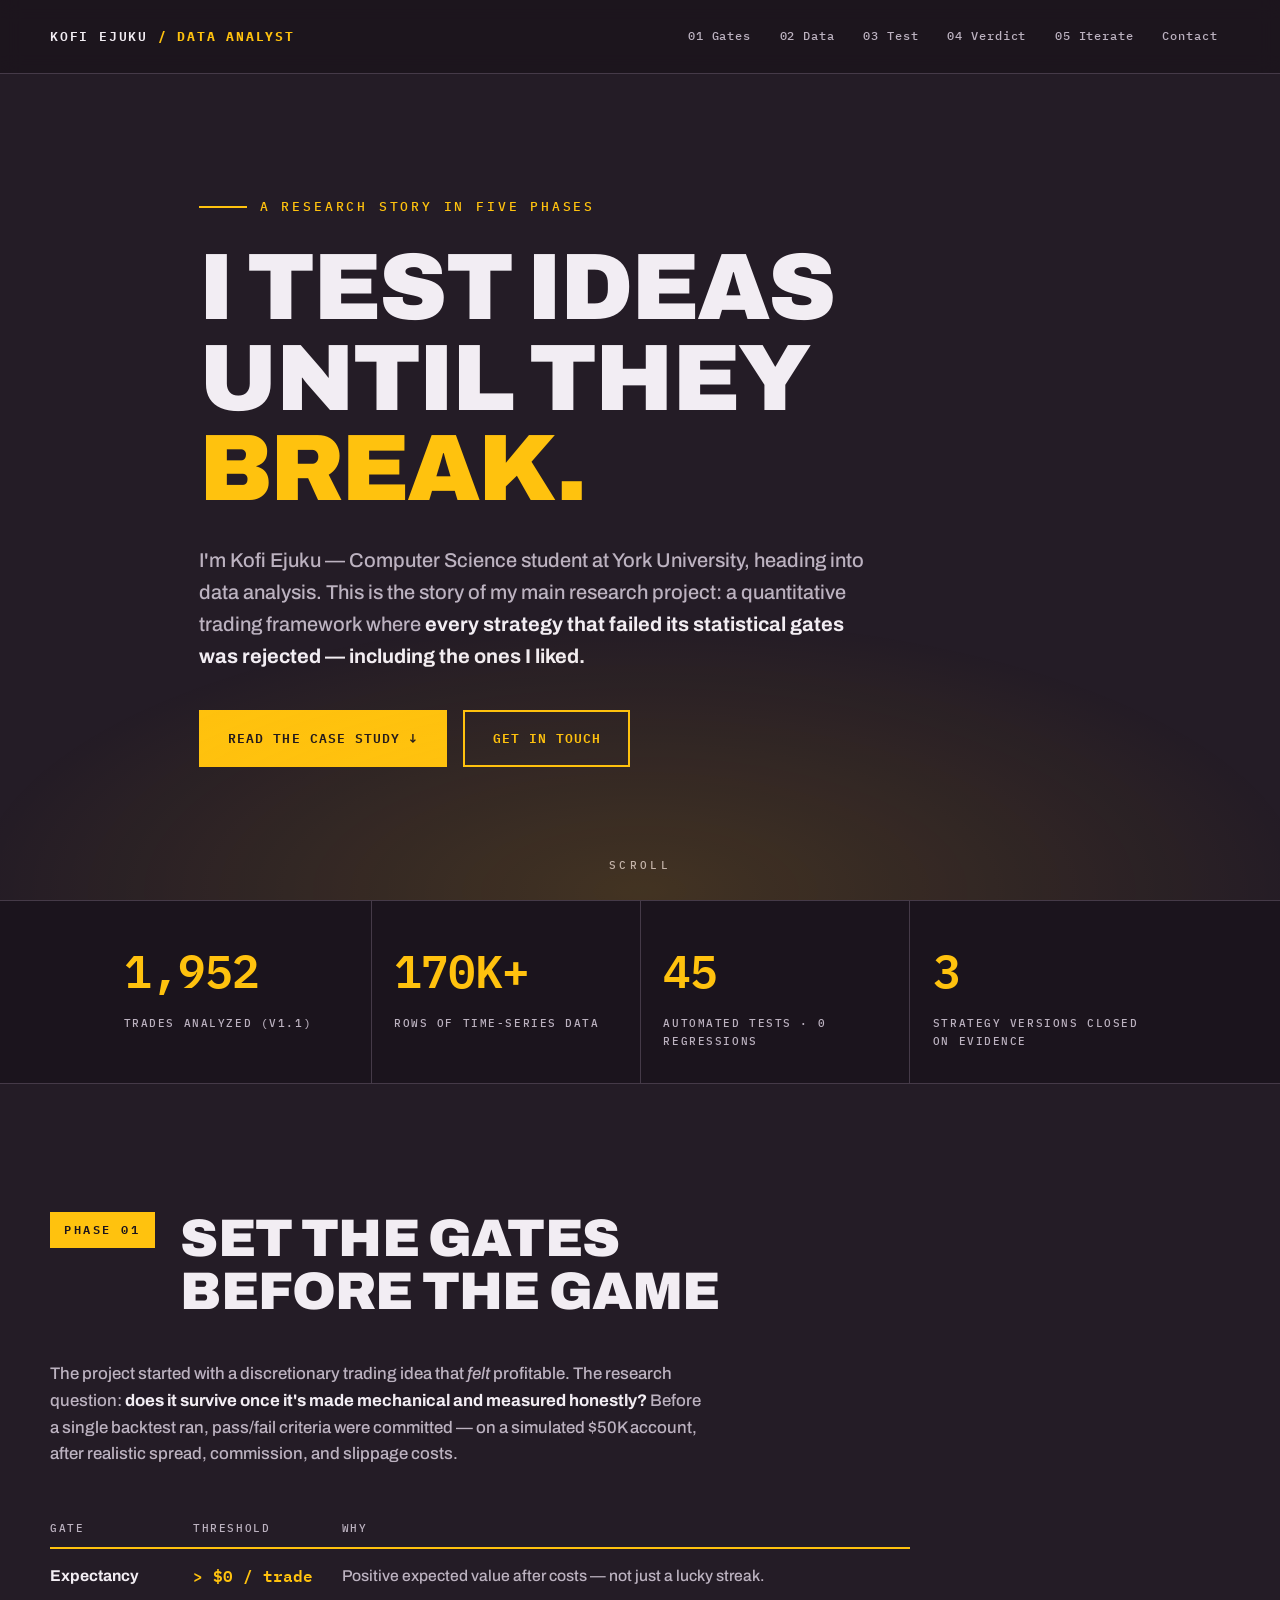
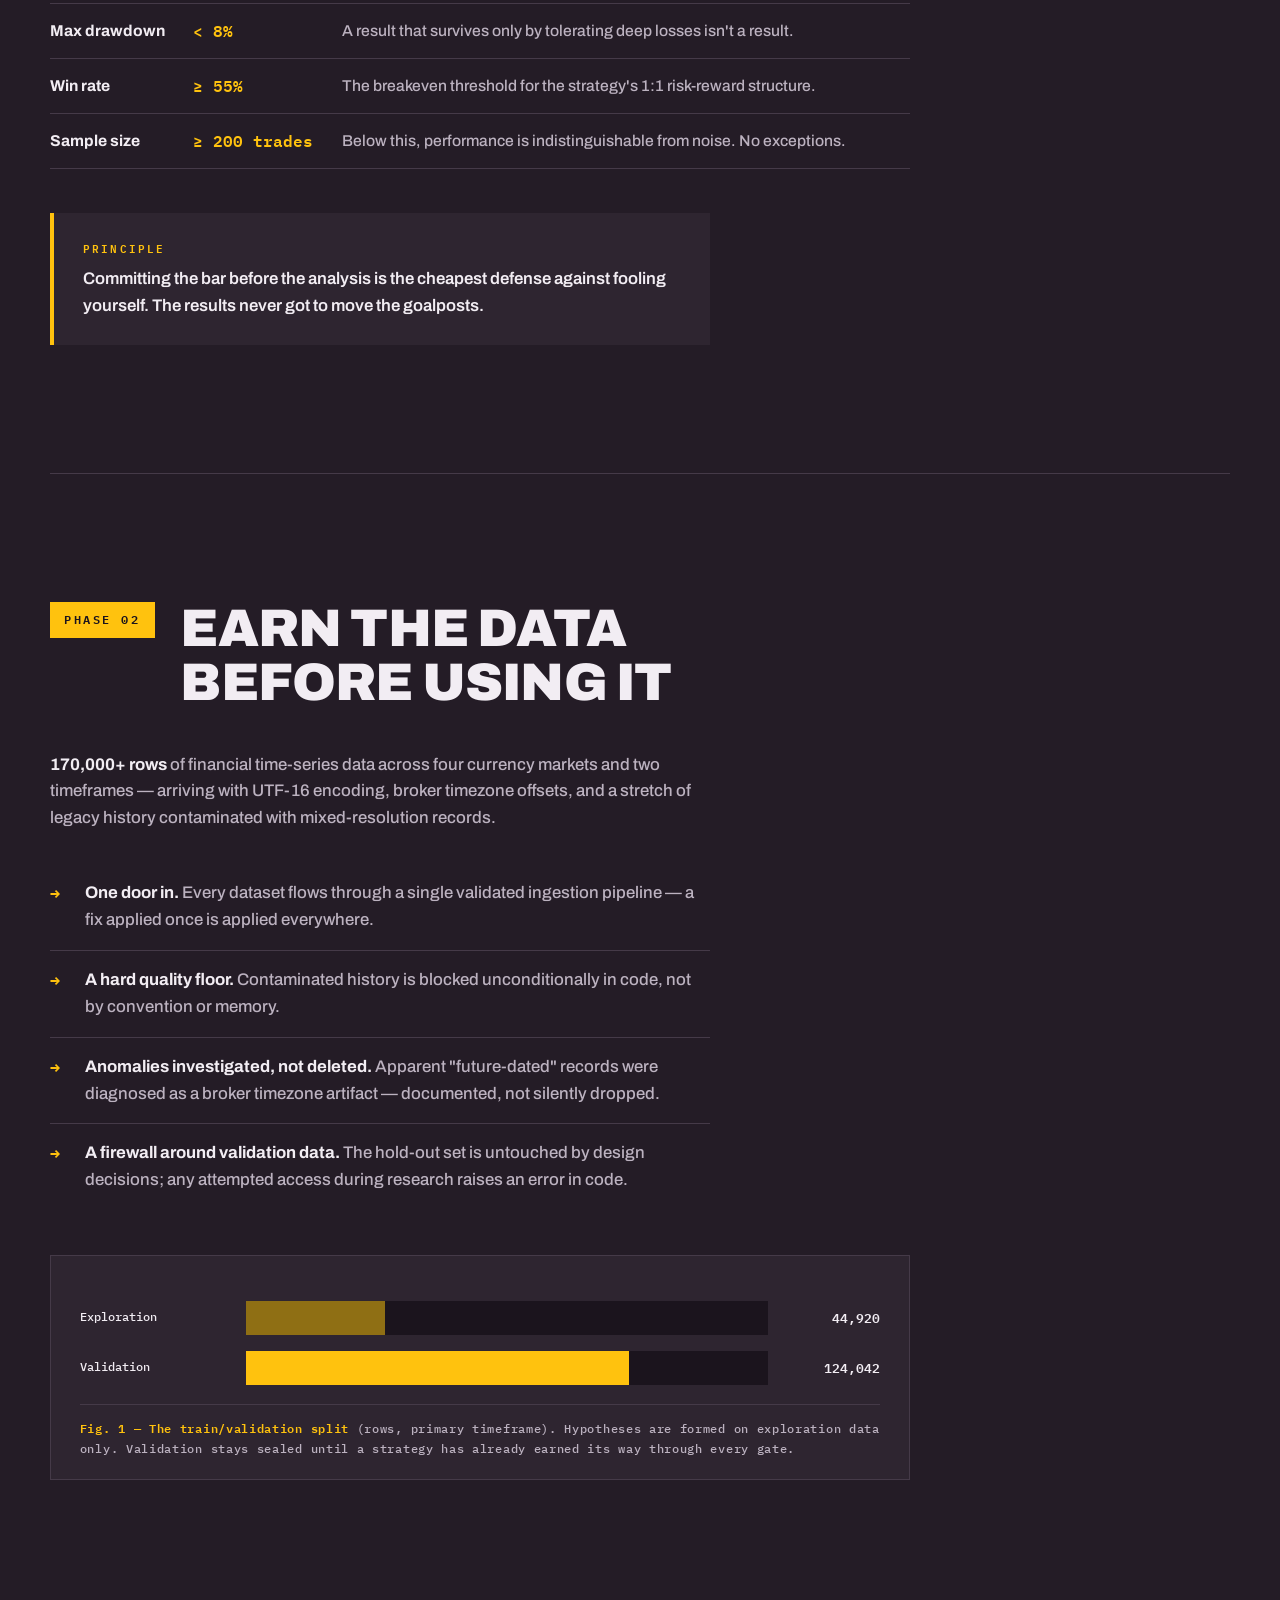
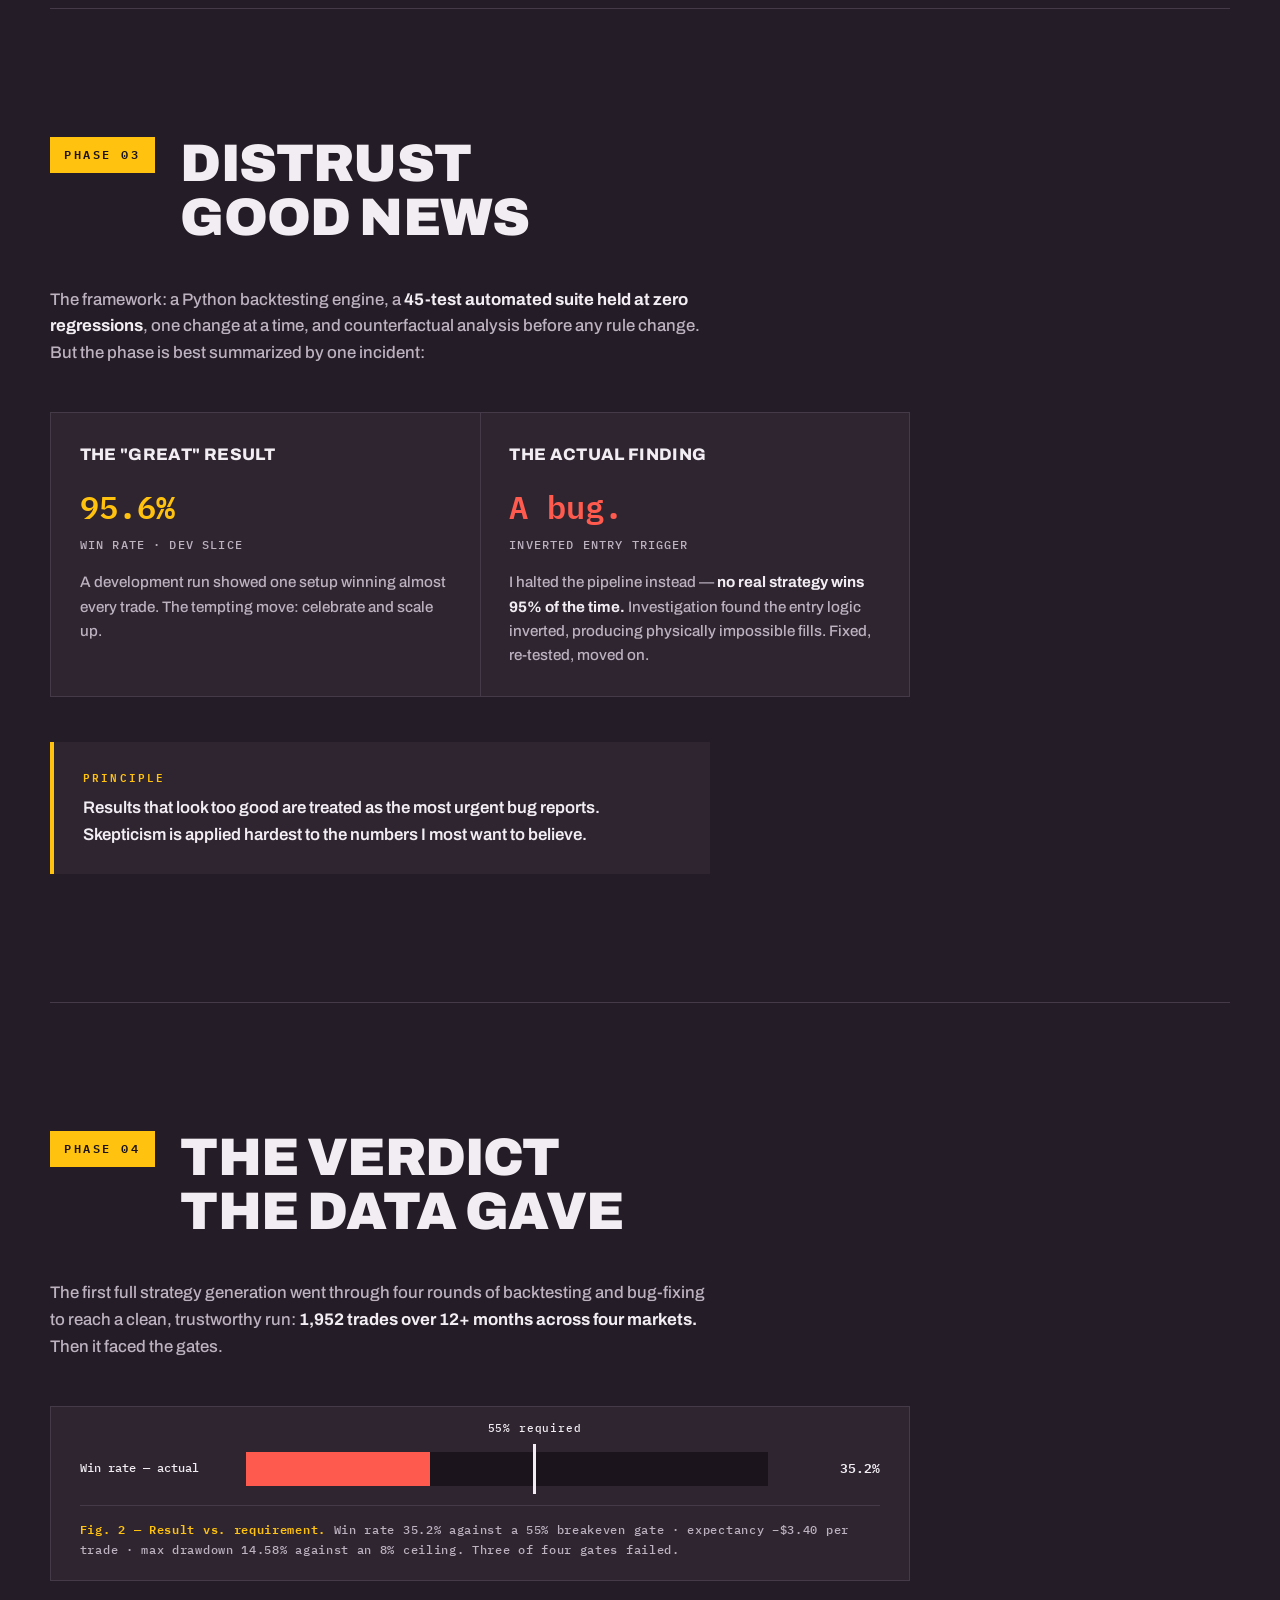
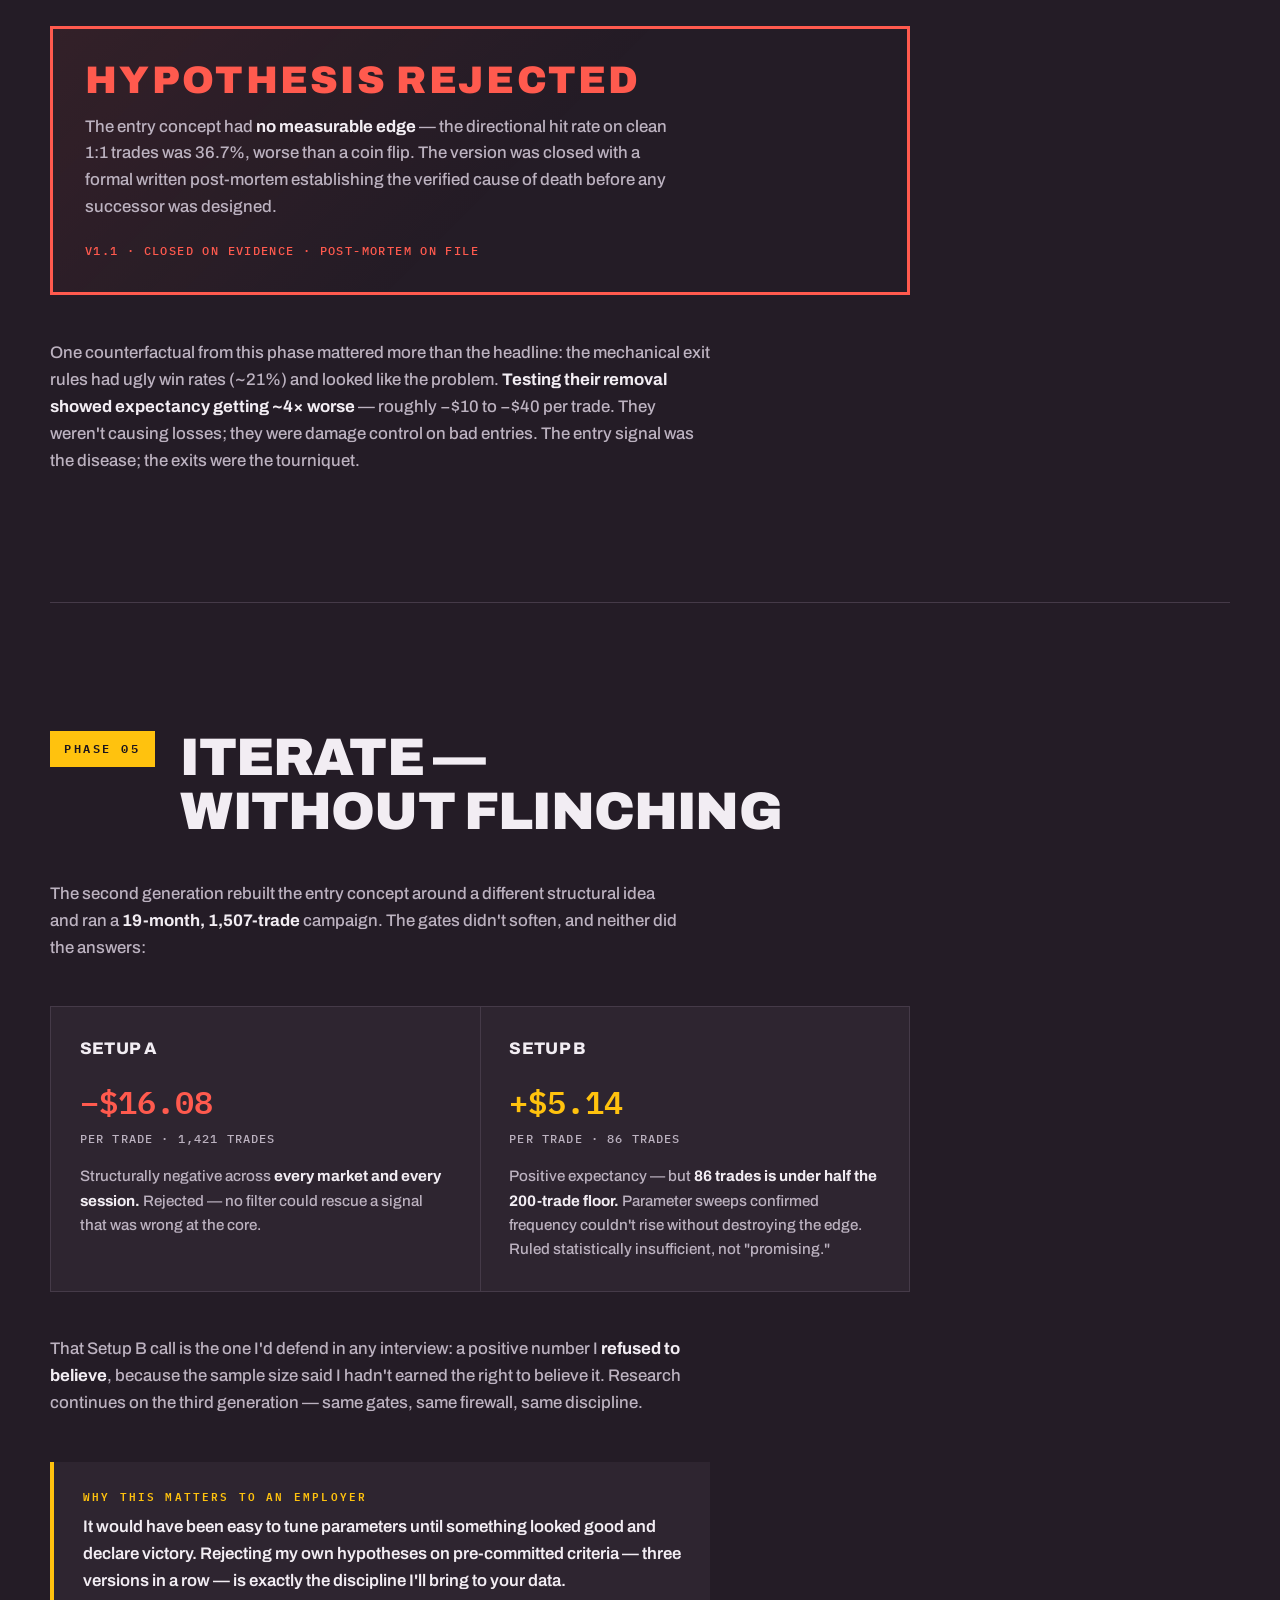
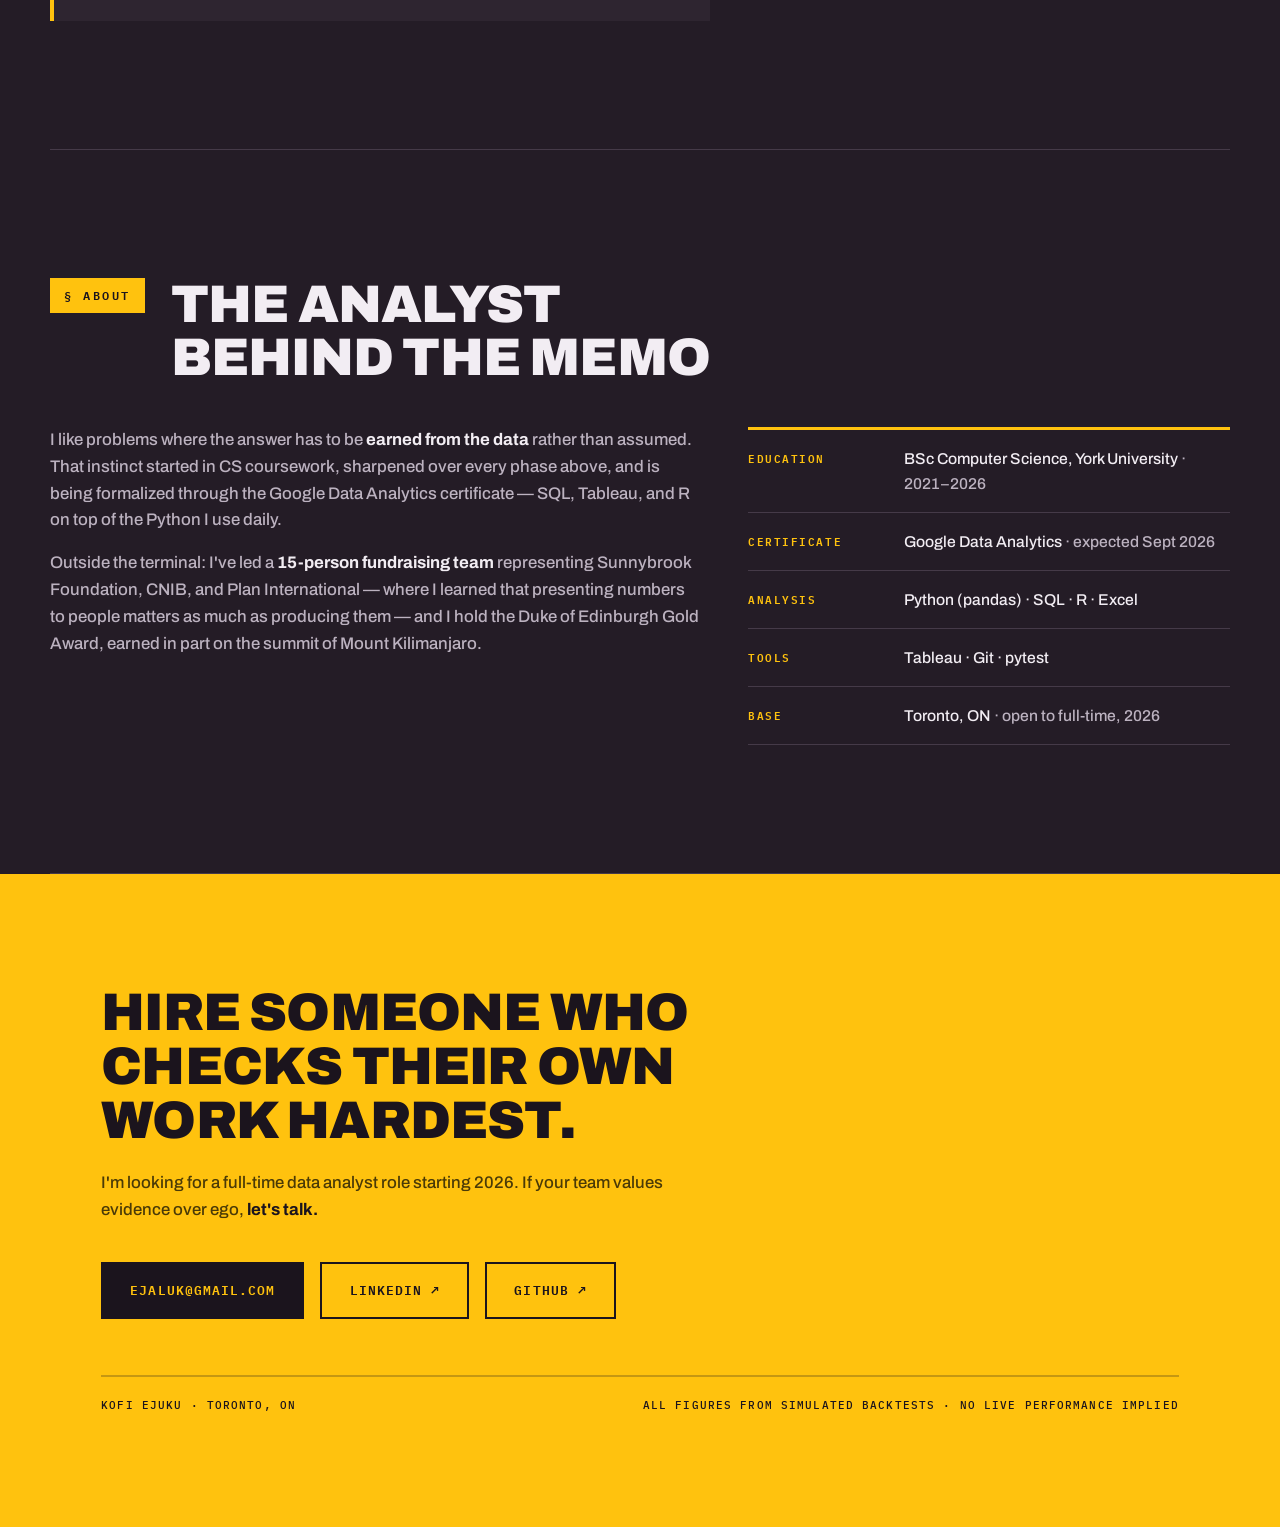
==== index.html @ f20c7e7e "Add files via upload" ====
<!DOCTYPE html>
<html lang="en">
<head>
<meta charset="UTF-8">
<meta name="viewport" content="width=device-width, initial-scale=1.0">
<title>Kofi Ejuku — Data Analyst · A Research Story in Five Phases</title>
<meta name="description" content="Data analyst portfolio of Kofi Ejuku. A quantitative research case study told in five phases: gates, data, testing, verdict, iteration.">
<link rel="preconnect" href="https://fonts.googleapis.com">
<link rel="preconnect" href="https://fonts.gstatic.com" crossorigin>
<link href="https://fonts.googleapis.com/css2?family=Archivo:wght@500;600;700;800;900&family=Archivo+Black&family=IBM+Plex+Mono:wght@400;500;600&display=swap" rel="stylesheet">
<style>
  :root{
    --bg:#241C26;          /* near-black plum */
    --bg-deep:#1B141D;
    --panel:#2E2530;
    --line:#453A48;
    --volt:#FFC20E;        /* electric yellow */
    --volt-dim:#8F6F14;
    --text:#F2EDF3;
    --muted:#BCB2C0;
    --danger:#FF5A4E;
    --display:"Archivo", "Archivo Black", Impact, sans-serif;
    --mono:"IBM Plex Mono", ui-monospace, monospace;
    --z-nav:20;
  }
  *{box-sizing:border-box;margin:0;padding:0}
  html{scroll-behavior:smooth}
  @media (prefers-reduced-motion: reduce){
    html{scroll-behavior:auto}
    *,*::before,*::after{animation-duration:.01ms !important;animation-iteration-count:1 !important;transition-duration:.01ms !important}
  }
  body{
    background:var(--bg);color:var(--text);
    font-family:var(--display);font-weight:500;
    font-size:1.05rem;line-height:1.6;-webkit-font-smoothing:antialiased;
  }
  ::selection{background:var(--volt);color:var(--bg-deep)}
  .skip{position:absolute;left:-9999px;top:0;background:var(--volt);color:var(--bg-deep);padding:.6rem 1rem;z-index:99;font-family:var(--mono);font-size:.8rem;font-weight:600}
  .skip:focus{left:.75rem;top:.75rem}
  a:focus-visible,button:focus-visible{outline:3px solid var(--volt);outline-offset:3px}

  .wrap{max-width:1180px;margin:0 auto;padding:0 clamp(1.25rem,4vw,3.5rem)}

  /* ===== progress + nav ===== */
  .progress{position:fixed;top:0;left:0;height:3px;background:var(--volt);width:0%;z-index:calc(var(--z-nav) + 1)}
  header.top{
    position:fixed;top:0;left:0;right:0;z-index:var(--z-nav);
    background:color-mix(in srgb, var(--bg-deep) 82%, transparent);
    backdrop-filter:blur(10px);border-bottom:1px solid var(--line);
  }
  .top-inner{display:flex;align-items:center;justify-content:space-between;padding:.9rem 0;gap:1rem}
  .brand{font-family:var(--mono);font-weight:600;font-size:.8rem;letter-spacing:.14em;text-transform:uppercase;color:var(--text);text-decoration:none}
  .brand b{color:var(--volt)}
  nav.phases{display:flex;gap:.25rem}
  nav.phases a{
    font-family:var(--mono);font-size:.72rem;font-weight:500;letter-spacing:.08em;
    color:var(--muted);text-decoration:none;padding:.55rem .7rem;min-height:44px;display:inline-flex;align-items:center;
    border:1px solid transparent;transition:color .18s ease-out,border-color .18s ease-out;
  }
  nav.phases a:hover,nav.phases a:focus-visible{color:var(--volt);border-color:var(--line)}
  @media (max-width:760px){ nav.phases{display:none} }

  /* ===== hero ===== */
  .hero{min-height:100svh;display:flex;flex-direction:column;justify-content:center;position:relative;overflow:hidden;padding-top:4rem}
  .hero::after{
    content:"";position:absolute;inset:auto -10% -34% -10%;height:70%;
    background:radial-gradient(ellipse at center, rgba(255,194,14,.14), transparent 62%);
    pointer-events:none;
  }
  .tag-mono{font-family:var(--mono);font-size:.8rem;font-weight:500;letter-spacing:.22em;text-transform:uppercase;color:var(--volt);display:flex;align-items:center;gap:.8rem}
  .tag-mono::before{content:"";width:3rem;height:2px;background:var(--volt)}
  .hero h1{
    margin-top:1.6rem;
    font-weight:900;text-transform:uppercase;
    font-size:clamp(2.7rem, 8.6vw, 5.9rem);
    line-height:.96;letter-spacing:-0.02em;text-wrap:balance;max-width:14ch;
  }
  .hero h1 .volt{color:var(--volt)}
  .hero p.lede{margin-top:1.8rem;max-width:62ch;font-size:clamp(1.05rem,1.9vw,1.25rem);color:var(--muted);text-wrap:pretty}
  .hero p.lede b{color:var(--text);font-weight:700}
  .hero .cta-row{display:flex;gap:1rem;margin-top:2.4rem;flex-wrap:wrap}
  .scroll-hint{position:absolute;bottom:1.6rem;left:50%;transform:translateX(-50%);font-family:var(--mono);font-size:.68rem;letter-spacing:.3em;text-transform:uppercase;color:var(--muted)}
  @media (prefers-reduced-motion: no-preference){
    .hero .rv{animation:up .9s cubic-bezier(.16,1,.3,1) both}
    .hero .rv:nth-child(2){animation-delay:.07s}.hero .rv:nth-child(3){animation-delay:.14s}.hero .rv:nth-child(4){animation-delay:.21s}
    @keyframes up{from{opacity:0;transform:translateY(22px)}to{opacity:1;transform:none}}
    .scroll-hint{animation:pulse 2.4s ease-in-out infinite}
    @keyframes pulse{0%,100%{opacity:.45}50%{opacity:1}}
  }

  .btn{
    font-family:var(--mono);font-size:.82rem;font-weight:600;letter-spacing:.08em;text-transform:uppercase;
    text-decoration:none;padding:1rem 1.7rem;min-height:48px;display:inline-flex;align-items:center;gap:.6rem;
    border:2px solid var(--volt);color:var(--volt);cursor:pointer;
    transition:background .18s ease-out,color .18s ease-out,transform .18s ease-out;
  }
  .btn:hover,.btn:focus-visible{transform:translateY(-2px)}
  .btn.solid{background:var(--volt);color:var(--bg-deep)}
  .btn.solid:hover,.btn.solid:focus-visible{background:#FFD044;border-color:#FFD044}
  .btn.ghost:hover,.btn.ghost:focus-visible{background:rgba(255,194,14,.12)}

  /* ===== counter band ===== */
  .band{border-top:1px solid var(--line);border-bottom:1px solid var(--line);background:var(--bg-deep)}
  .band-inner{display:grid;grid-template-columns:repeat(auto-fit,minmax(170px,1fr))}
  .kpi{padding:2rem 1.4rem;border-left:1px solid var(--line)}
  .kpi:first-child{border-left:none}
  .kpi .n{font-family:var(--mono);font-weight:600;font-size:clamp(1.9rem,3.6vw,2.9rem);color:var(--volt);letter-spacing:-.02em;font-variant-numeric:tabular-nums}
  .kpi .l{font-family:var(--mono);font-size:.7rem;letter-spacing:.14em;text-transform:uppercase;color:var(--muted);margin-top:.5rem}
  @media (max-width:640px){ .kpi{border-left:none;border-top:1px solid var(--line)} .kpi:first-child{border-top:none} }

  /* ===== phase sections ===== */
  section.phase{padding:clamp(4.5rem,10vw,8rem) 0;border-bottom:1px solid var(--line);position:relative}
  .ph-head{display:flex;align-items:flex-start;gap:1.6rem;margin-bottom:2.6rem;flex-wrap:wrap}
  .ph-num{
    font-family:var(--mono);font-weight:600;font-size:.78rem;letter-spacing:.2em;color:var(--bg-deep);
    background:var(--volt);padding:.5rem .9rem;text-transform:uppercase;white-space:nowrap;
  }
  h2{font-weight:900;text-transform:uppercase;font-size:clamp(1.9rem,4.6vw,3.3rem);line-height:1.02;letter-spacing:-.015em;text-wrap:balance;max-width:18ch}
  .prose{max-width:66ch;color:var(--muted);text-wrap:pretty}
  .prose b,.prose strong{color:var(--text);font-weight:700}
  .prose + .prose{margin-top:1rem}
  .volt-t{color:var(--volt)}

  /* gates table */
  table.gates{width:100%;max-width:860px;border-collapse:collapse;margin-top:2.6rem;font-size:.98rem}
  table.gates th{font-family:var(--mono);font-size:.7rem;font-weight:500;letter-spacing:.14em;text-transform:uppercase;color:var(--muted);text-align:left;padding:.6rem 1rem .6rem 0;border-bottom:2px solid var(--volt)}
  table.gates td{padding:.9rem 1rem .9rem 0;border-bottom:1px solid var(--line);vertical-align:top;color:var(--muted)}
  table.gates td:first-child{color:var(--text);font-weight:700}
  table.gates td.mono{font-family:var(--mono);font-weight:600;color:var(--volt);white-space:nowrap}

  /* report list */
  ul.report{list-style:none;max-width:66ch;margin-top:2rem}
  ul.report li{padding:1rem 0 1rem 2.2rem;position:relative;border-bottom:1px solid var(--line);color:var(--muted)}
  ul.report li:last-child{border-bottom:none}
  ul.report li::before{content:"→";position:absolute;left:0;color:var(--volt);font-family:var(--mono);font-weight:600}
  ul.report b{color:var(--text);font-weight:700}

  /* figures */
  figure.fig{margin-top:2.8rem;border:1px solid var(--line);background:var(--panel);padding:1.8rem 1.8rem 1.3rem;max-width:860px}
  figure.fig figcaption{font-family:var(--mono);font-size:.72rem;letter-spacing:.06em;color:var(--muted);margin-top:1.2rem;padding-top:.9rem;border-top:1px solid var(--line);line-height:1.7}
  figure.fig figcaption b{color:var(--volt);font-weight:600}

  .bar-row{display:grid;grid-template-columns:150px 1fr 96px;align-items:center;gap:1rem;margin:1rem 0}
  .bar-label{font-family:var(--mono);font-size:.74rem;font-weight:500;color:var(--text)}
  .bar-track{background:var(--bg-deep);height:34px;position:relative}
  .bar-fill{height:100%;transform-origin:left center;background:var(--volt)}
  .bar-fill.dim{background:var(--volt-dim)}
  .bar-fill.red{background:var(--danger)}
  .bar-val{font-family:var(--mono);font-size:.8rem;font-weight:600;color:var(--text);text-align:right;font-variant-numeric:tabular-nums}
  .bar-marker{position:absolute;top:-8px;bottom:-8px;width:3px;background:var(--text)}
  .bar-marker span{position:absolute;top:-1.5rem;left:50%;transform:translateX(-50%);font-family:var(--mono);font-size:.66rem;letter-spacing:.08em;color:var(--text);white-space:nowrap}
  @media (prefers-reduced-motion: no-preference){
    .in-view .bar-fill{animation:growx 1.1s cubic-bezier(.16,1,.3,1) both}
    .in-view .bar-row:nth-child(2) .bar-fill{animation-delay:.1s}
    .in-view .bar-row:nth-child(3) .bar-fill{animation-delay:.2s}
    @keyframes growx{from{transform:scaleX(0)}to{transform:scaleX(1)}}
  }
  @media (max-width:600px){ .bar-row{grid-template-columns:96px 1fr 84px;gap:.6rem} .bar-marker span{display:none} }

  /* verdict stamp */
  .verdict{
    margin-top:2.8rem;border:3px solid var(--danger);max-width:860px;padding:2rem;position:relative;
    background:linear-gradient(135deg, rgba(255,90,78,.07), transparent 55%);
  }
  .verdict .stamp{
    font-family:var(--display);font-weight:900;text-transform:uppercase;letter-spacing:.06em;
    color:var(--danger);font-size:clamp(1.6rem,3.4vw,2.4rem);line-height:1;
  }
  .verdict p{margin-top:.9rem;color:var(--muted);max-width:60ch}
  .verdict p b{color:var(--text)}
  .verdict .meta{font-family:var(--mono);font-size:.72rem;letter-spacing:.12em;text-transform:uppercase;color:var(--danger);margin-top:1.3rem}

  /* two-up cards */
  .duo{display:grid;grid-template-columns:repeat(auto-fit,minmax(300px,1fr));gap:1px;background:var(--line);border:1px solid var(--line);margin-top:2.8rem;max-width:860px}
  .duo .cell{background:var(--panel);padding:1.8rem}
  .duo .cell h3{font-weight:800;text-transform:uppercase;font-size:1.05rem;letter-spacing:.02em}
  .duo .cell .big{font-family:var(--mono);font-weight:600;font-size:2rem;margin:.8rem 0 .2rem;font-variant-numeric:tabular-nums}
  .duo .cell .big.pos{color:var(--volt)} .duo .cell .big.neg{color:var(--danger)}
  .duo .cell .sub{font-family:var(--mono);font-size:.72rem;letter-spacing:.1em;text-transform:uppercase;color:var(--muted)}
  .duo .cell p{margin-top:1rem;font-size:.95rem;color:var(--muted)}
  .duo .cell p b{color:var(--text)}

  /* quote block */
  .callout{border-left:4px solid var(--volt);background:var(--panel);padding:1.6rem 1.8rem;margin-top:2.8rem;max-width:66ch}
  .callout .t{font-family:var(--mono);font-size:.68rem;font-weight:600;letter-spacing:.2em;text-transform:uppercase;color:var(--volt);display:block;margin-bottom:.6rem}
  .callout p{color:var(--text);font-size:1.05rem;font-weight:600}

  /* about + contact */
  .about-grid{display:grid;grid-template-columns:1.35fr 1fr;gap:3rem;align-items:start;margin-top:2.4rem}
  @media (max-width:800px){ .about-grid{grid-template-columns:1fr} }
  dl.facts{border-top:3px solid var(--volt)}
  dl.facts div{display:grid;grid-template-columns:140px 1fr;gap:1rem;padding:1rem 0;border-bottom:1px solid var(--line)}
  dl.facts dt{font-family:var(--mono);font-size:.68rem;font-weight:600;letter-spacing:.14em;text-transform:uppercase;color:var(--volt);padding-top:.2rem}
  dl.facts dd{color:var(--text);font-size:.98rem}
  dl.facts dd .soft{color:var(--muted)}

  footer.contact{background:var(--volt);color:var(--bg-deep);padding:clamp(4rem,9vw,7rem) 0}
  footer.contact h2{color:var(--bg-deep);max-width:22ch}
  footer.contact .prose{color:#4A3A07;max-width:58ch}
  footer.contact .prose b{color:var(--bg-deep)}
  footer .cta-row{display:flex;gap:1rem;margin-top:2.4rem;flex-wrap:wrap}
  footer .btn{border-color:var(--bg-deep);color:var(--bg-deep)}
  footer .btn.solid{background:var(--bg-deep);color:var(--volt)}
  footer .btn.solid:hover,footer .btn.solid:focus-visible{background:#3A2F3D;border-color:#3A2F3D}
  footer .btn.ghost:hover,footer .btn.ghost:focus-visible{background:rgba(27,20,29,.1)}
  footer .foot{margin-top:3.5rem;padding-top:1.2rem;border-top:2px solid rgba(27,20,29,.25);font-family:var(--mono);font-size:.7rem;font-weight:500;letter-spacing:.1em;text-transform:uppercase;display:flex;justify-content:space-between;flex-wrap:wrap;gap:.8rem}

  /* scroll reveal (visible by default; armed only with JS + motion OK) */
  .fx{opacity:1;transform:none}
  @media (prefers-reduced-motion: no-preference){
    .fx.armed{opacity:0;transform:translateY(20px);transition:opacity .8s cubic-bezier(.16,1,.3,1),transform .8s cubic-bezier(.16,1,.3,1)}
    .fx.armed.in-view{opacity:1;transform:none}
  }
</style>
</head>
<body>
<a class="skip" href="#main">Skip to main content</a>
<div class="progress" id="progress" aria-hidden="true"></div>

<header class="top">
  <div class="wrap top-inner">
    <a class="brand" href="#top">KOFI EJUKU <b>/ DATA ANALYST</b></a>
    <nav class="phases" aria-label="Phases">
      <a href="#p1">01 Gates</a>
      <a href="#p2">02 Data</a>
      <a href="#p3">03 Test</a>
      <a href="#p4">04 Verdict</a>
      <a href="#p5">05 Iterate</a>
      <a href="#contact">Contact</a>
    </nav>
  </div>
</header>

<main id="main">

  <!-- ============ HERO ============ -->
  <div class="hero" id="top">
    <div class="wrap">
      <p class="tag-mono rv">A research story in five phases</p>
      <h1 class="rv">I test ideas<br>until they <span class="volt">break.</span></h1>
      <p class="lede rv">I'm Kofi Ejuku — Computer Science student at York University, heading into data analysis. This is the story of my main research project: a quantitative trading framework where <b>every strategy that failed its statistical gates was rejected — including the ones I liked.</b></p>
      <div class="cta-row rv">
        <a class="btn solid" href="#p1">Read the case study ↓</a>
        <a class="btn ghost" href="#contact">Get in touch</a>
      </div>
    </div>
    <span class="scroll-hint" aria-hidden="true">Scroll</span>
  </div>

  <!-- ============ KPI BAND ============ -->
  <div class="band" aria-label="Project statistics">
    <div class="wrap band-inner fx">
      <div class="kpi"><div class="n"><span class="count" data-to="1952">0</span></div><div class="l">Trades analyzed (v1.1)</div></div>
      <div class="kpi"><div class="n"><span class="count" data-to="170">0</span>K+</div><div class="l">Rows of time-series data</div></div>
      <div class="kpi"><div class="n"><span class="count" data-to="45">0</span></div><div class="l">Automated tests · 0 regressions</div></div>
      <div class="kpi"><div class="n"><span class="count" data-to="3">0</span></div><div class="l">Strategy versions closed on evidence</div></div>
    </div>
  </div>

  <!-- ============ PHASE 01 ============ -->
  <section class="phase wrap fx" id="p1">
    <div class="ph-head"><span class="ph-num">Phase 01</span><h2>Set the gates before the game</h2></div>
    <p class="prose">The project started with a discretionary trading idea that <em>felt</em> profitable. The research question: <strong>does it survive once it's made mechanical and measured honestly?</strong> Before a single backtest ran, pass/fail criteria were committed — on a simulated $50K account, after realistic spread, commission, and slippage costs.</p>
    <table class="gates">
      <caption class="visually-hidden"></caption>
      <thead><tr><th scope="col">Gate</th><th scope="col">Threshold</th><th scope="col">Why</th></tr></thead>
      <tbody>
        <tr><td>Expectancy</td><td class="mono">&gt; $0 / trade</td><td>Positive expected value after costs — not just a lucky streak.</td></tr>
        <tr><td>Max drawdown</td><td class="mono">&lt; 8%</td><td>A result that survives only by tolerating deep losses isn't a result.</td></tr>
        <tr><td>Win rate</td><td class="mono">≥ 55%</td><td>The breakeven threshold for the strategy's 1:1 risk-reward structure.</td></tr>
        <tr><td>Sample size</td><td class="mono">≥ 200 trades</td><td>Below this, performance is indistinguishable from noise. No exceptions.</td></tr>
      </tbody>
    </table>
    <div class="callout">
      <span class="t">Principle</span>
      <p>Committing the bar before the analysis is the cheapest defense against fooling yourself. The results never got to move the goalposts.</p>
    </div>
  </section>

  <!-- ============ PHASE 02 ============ -->
  <section class="phase wrap fx" id="p2">
    <div class="ph-head"><span class="ph-num">Phase 02</span><h2>Earn the data before using it</h2></div>
    <p class="prose"><strong>170,000+ rows</strong> of financial time-series data across four currency markets and two timeframes — arriving with UTF-16 encoding, broker timezone offsets, and a stretch of legacy history contaminated with mixed-resolution records.</p>
    <ul class="report">
      <li><b>One door in.</b> Every dataset flows through a single validated ingestion pipeline — a fix applied once is applied everywhere.</li>
      <li><b>A hard quality floor.</b> Contaminated history is blocked unconditionally in code, not by convention or memory.</li>
      <li><b>Anomalies investigated, not deleted.</b> Apparent "future-dated" records were diagnosed as a broker timezone artifact — documented, not silently dropped.</li>
      <li><b>A firewall around validation data.</b> The hold-out set is untouched by design decisions; any attempted access during research raises an error in code.</li>
    </ul>
    <figure class="fig fx">
      <div class="bar-row">
        <span class="bar-label">Exploration</span>
        <div class="bar-track"><div class="bar-fill dim" style="width:26.6%"></div></div>
        <span class="bar-val">44,920</span>
      </div>
      <div class="bar-row">
        <span class="bar-label">Validation</span>
        <div class="bar-track"><div class="bar-fill" style="width:73.4%"></div></div>
        <span class="bar-val">124,042</span>
      </div>
      <figcaption><b>Fig. 1 — The train/validation split</b> (rows, primary timeframe). Hypotheses are formed on exploration data only. Validation stays sealed until a strategy has already earned its way through every gate.</figcaption>
    </figure>
  </section>

  <!-- ============ PHASE 03 ============ -->
  <section class="phase wrap fx" id="p3">
    <div class="ph-head"><span class="ph-num">Phase 03</span><h2>Distrust good news</h2></div>
    <p class="prose">The framework: a Python backtesting engine, a <strong>45-test automated suite held at zero regressions</strong>, one change at a time, and counterfactual analysis before any rule change. But the phase is best summarized by one incident:</p>
    <div class="duo">
      <div class="cell">
        <h3>The "great" result</h3>
        <div class="big pos">95.6%</div>
        <div class="sub">win rate · dev slice</div>
        <p>A development run showed one setup winning almost every trade. The tempting move: celebrate and scale up.</p>
      </div>
      <div class="cell">
        <h3>The actual finding</h3>
        <div class="big neg">A bug.</div>
        <div class="sub">inverted entry trigger</div>
        <p>I halted the pipeline instead — <b>no real strategy wins 95% of the time.</b> Investigation found the entry logic inverted, producing physically impossible fills. Fixed, re-tested, moved on.</p>
      </div>
    </div>
    <div class="callout">
      <span class="t">Principle</span>
      <p>Results that look too good are treated as the most urgent bug reports. Skepticism is applied hardest to the numbers I most want to believe.</p>
    </div>
  </section>

  <!-- ============ PHASE 04 ============ -->
  <section class="phase wrap fx" id="p4">
    <div class="ph-head"><span class="ph-num">Phase 04</span><h2>The verdict the data gave</h2></div>
    <p class="prose">The first full strategy generation went through four rounds of backtesting and bug-fixing to reach a clean, trustworthy run: <strong>1,952 trades over 12+ months across four markets.</strong> Then it faced the gates.</p>
    <figure class="fig fx">
      <div class="bar-row">
        <span class="bar-label">Win rate — actual</span>
        <div class="bar-track">
          <div class="bar-fill red" style="width:35.2%"></div>
          <div class="bar-marker" style="left:55%"><span>55% required</span></div>
        </div>
        <span class="bar-val">35.2%</span>
      </div>
      <figcaption><b>Fig. 2 — Result vs. requirement.</b> Win rate 35.2% against a 55% breakeven gate · expectancy −$3.40 per trade · max drawdown 14.58% against an 8% ceiling. Three of four gates failed.</figcaption>
    </figure>
    <div class="verdict fx">
      <div class="stamp">Hypothesis rejected</div>
      <p>The entry concept had <b>no measurable edge</b> — the directional hit rate on clean 1:1 trades was 36.7%, worse than a coin flip. The version was closed with a formal written post-mortem establishing the verified cause of death before any successor was designed.</p>
      <div class="meta">v1.1 · closed on evidence · post-mortem on file</div>
    </div>
    <p class="prose" style="margin-top:2.8rem">One counterfactual from this phase mattered more than the headline: the mechanical exit rules had ugly win rates (~21%) and looked like the problem. <strong>Testing their removal showed expectancy getting ~4× worse</strong> — roughly −$10 to −$40 per trade. They weren't causing losses; they were damage control on bad entries. The entry signal was the disease; the exits were the tourniquet.</p>
  </section>

  <!-- ============ PHASE 05 ============ -->
  <section class="phase wrap fx" id="p5">
    <div class="ph-head"><span class="ph-num">Phase 05</span><h2>Iterate — without flinching</h2></div>
    <p class="prose">The second generation rebuilt the entry concept around a different structural idea and ran a <strong>19-month, 1,507-trade</strong> campaign. The gates didn't soften, and neither did the answers:</p>
    <div class="duo">
      <div class="cell">
        <h3>Setup A</h3>
        <div class="big neg">−$16.08</div>
        <div class="sub">per trade · 1,421 trades</div>
        <p>Structurally negative across <b>every market and every session.</b> Rejected — no filter could rescue a signal that was wrong at the core.</p>
      </div>
      <div class="cell">
        <h3>Setup B</h3>
        <div class="big pos">+$5.14</div>
        <div class="sub">per trade · 86 trades</div>
        <p>Positive expectancy — but <b>86 trades is under half the 200-trade floor.</b> Parameter sweeps confirmed frequency couldn't rise without destroying the edge. Ruled statistically insufficient, not "promising."</p>
      </div>
    </div>
    <p class="prose" style="margin-top:2.8rem">That Setup B call is the one I'd defend in any interview: a positive number I <strong>refused to believe</strong>, because the sample size said I hadn't earned the right to believe it. Research continues on the third generation — same gates, same firewall, same discipline.</p>
    <div class="callout">
      <span class="t">Why this matters to an employer</span>
      <p>It would have been easy to tune parameters until something looked good and declare victory. Rejecting my own hypotheses on pre-committed criteria — three versions in a row — is exactly the discipline I'll bring to your data.</p>
    </div>
  </section>

  <!-- ============ ABOUT ============ -->
  <section class="phase wrap fx" id="about">
    <div class="ph-head"><span class="ph-num">§ About</span><h2>The analyst behind the memo</h2></div>
    <div class="about-grid">
      <div>
        <p class="prose">I like problems where the answer has to be <strong>earned from the data</strong> rather than assumed. That instinct started in CS coursework, sharpened over every phase above, and is being formalized through the Google Data Analytics certificate — SQL, Tableau, and R on top of the Python I use daily.</p>
        <p class="prose">Outside the terminal: I've led a <strong>15-person fundraising team</strong> representing Sunnybrook Foundation, CNIB, and Plan International — where I learned that presenting numbers to people matters as much as producing them — and I hold the Duke of Edinburgh Gold Award, earned in part on the summit of Mount Kilimanjaro.</p>
      </div>
      <dl class="facts">
        <div><dt>Education</dt><dd>BSc Computer Science, York University <span class="soft">· 2021–2026</span></dd></div>
        <div><dt>Certificate</dt><dd>Google Data Analytics <span class="soft">· expected Sept 2026</span></dd></div>
        <div><dt>Analysis</dt><dd>Python (pandas) · SQL · R · Excel</dd></div>
        <div><dt>Tools</dt><dd>Tableau · Git · pytest</dd></div>
        <div><dt>Base</dt><dd>Toronto, ON <span class="soft">· open to full-time, 2026</span></dd></div>
      </dl>
    </div>
  </section>

  <!-- ============ CONTACT ============ -->
  <footer class="contact" id="contact">
    <div class="wrap">
      <h2>Hire someone who checks their own work hardest.</h2>
      <p class="prose" style="margin-top:1.4rem">I'm looking for a full-time data analyst role starting 2026. If your team values evidence over ego, <b>let's talk.</b></p>
      <div class="cta-row">
        <a class="btn solid" href="mailto:ejaluk@gmail.com">ejaluk@gmail.com</a>
        <a class="btn ghost" href="https://www.linkedin.com/in/kofi-ejuku-105328234" rel="me">LinkedIn ↗</a>
        <a class="btn ghost" href="https://github.com/ejaluk" rel="me">GitHub ↗</a>
      </div>
      <div class="foot">
        <span>Kofi Ejuku · Toronto, ON</span>
        <span>All figures from simulated backtests · no live performance implied</span>
      </div>
    </div>
  </footer>

</main>

<script>
(function(){
  var reduce = window.matchMedia('(prefers-reduced-motion: reduce)').matches;

  // scroll progress bar
  var bar = document.getElementById('progress');
  function onScroll(){
    var h = document.documentElement;
    var p = h.scrollTop / (h.scrollHeight - h.clientHeight) * 100;
    bar.style.width = p + '%';
  }
  document.addEventListener('scroll', onScroll, {passive:true}); onScroll();

  if (!('IntersectionObserver' in window)) return;

  // section reveals — content visible by default, armed only if off-screen
  if (!reduce){
    var els = document.querySelectorAll('.fx');
    var io = new IntersectionObserver(function(es){
      es.forEach(function(e){ if(e.isIntersecting){ e.target.classList.add('in-view'); io.unobserve(e.target);} });
    },{threshold:.12});
    els.forEach(function(el){
      var r = el.getBoundingClientRect();
      if (!(r.top < window.innerHeight && r.bottom > 0)) el.classList.add('armed');
      io.observe(el);
    });
  }

  // animated counters
  var counters = document.querySelectorAll('.count');
  if (reduce){
    counters.forEach(function(c){ c.textContent = Number(c.dataset.to).toLocaleString(); });
    return;
  }
  var cio = new IntersectionObserver(function(es){
    es.forEach(function(e){
      if(!e.isIntersecting) return;
      cio.unobserve(e.target);
      var to = Number(e.target.dataset.to), t0 = null, dur = 1400;
      function step(t){
        if(!t0) t0 = t;
        var k = Math.min((t - t0)/dur, 1);
        k = 1 - Math.pow(1 - k, 4); // ease-out-quart
        e.target.textContent = Math.round(to * k).toLocaleString();
        if (k < 1) requestAnimationFrame(step);
      }
      requestAnimationFrame(step);
    });
  },{threshold:.4});
  counters.forEach(function(c){ cio.observe(c); });
})();
</script>
</body>
</html>
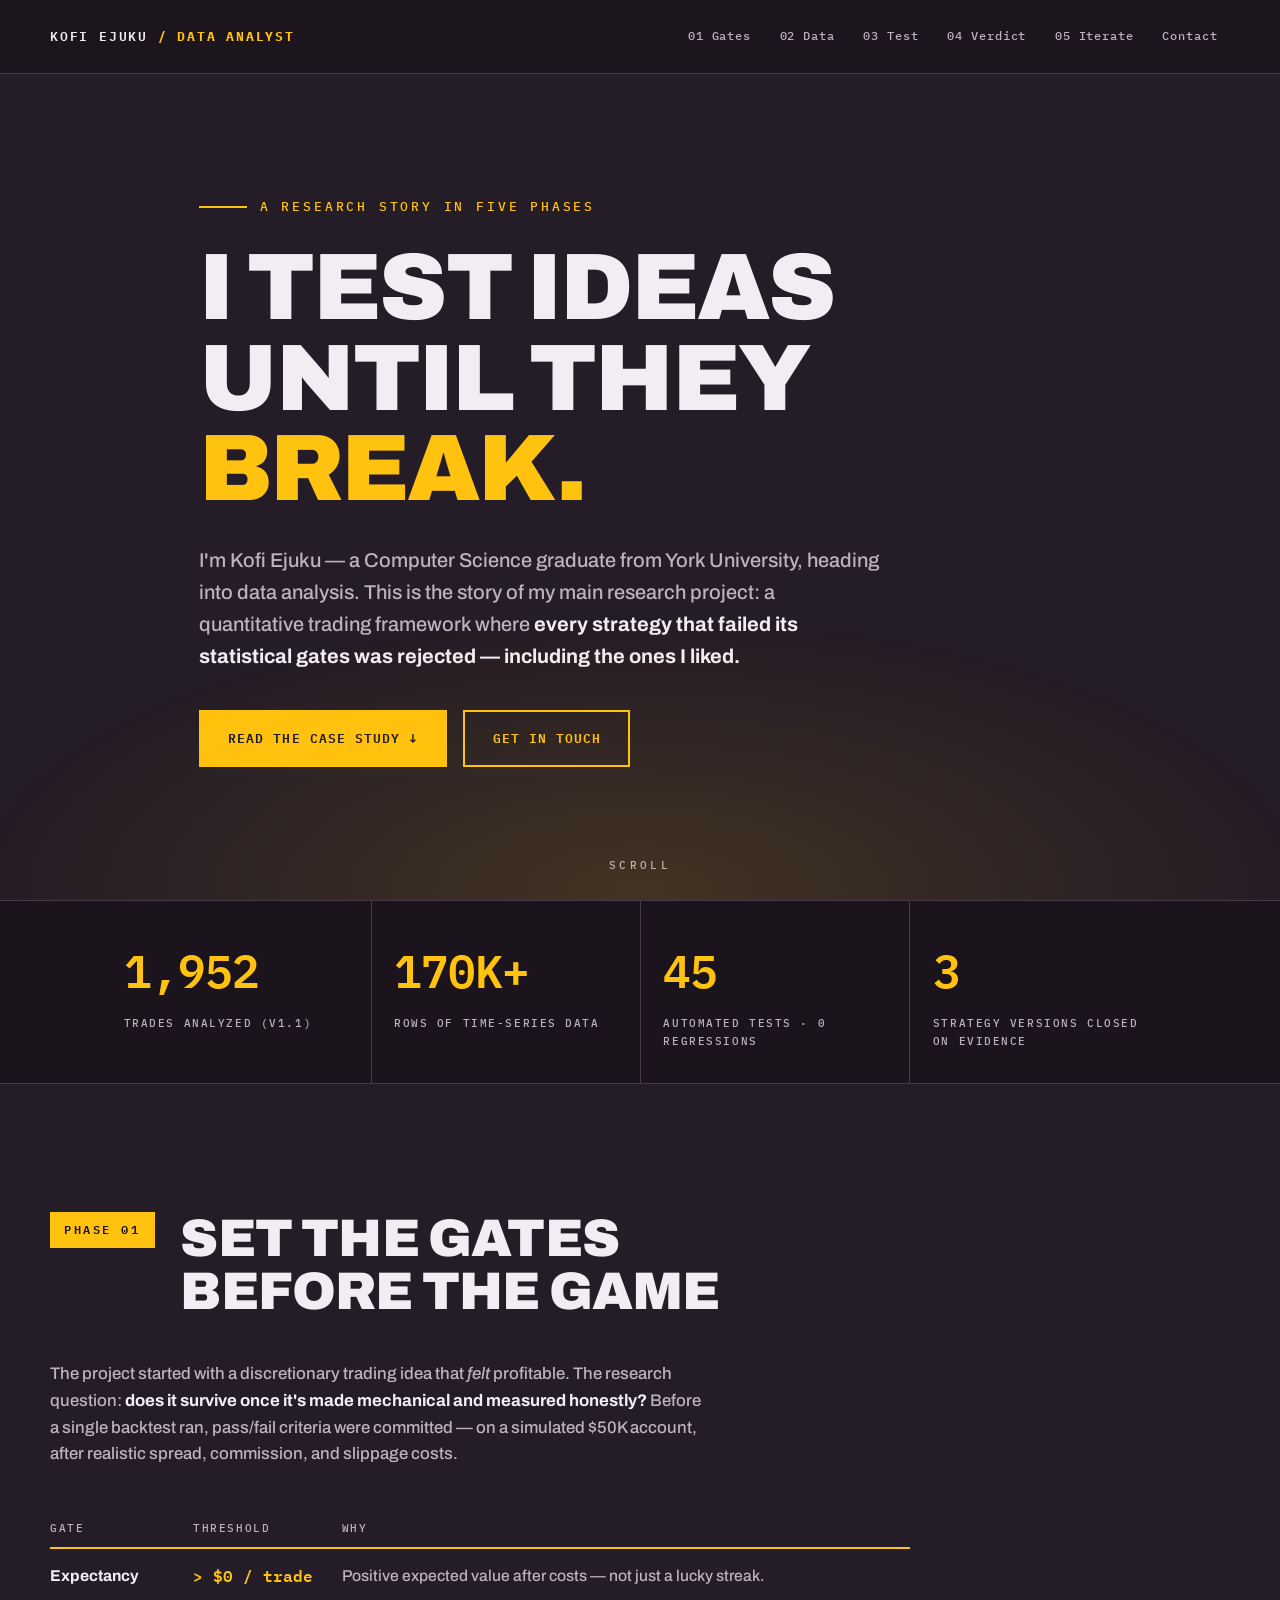
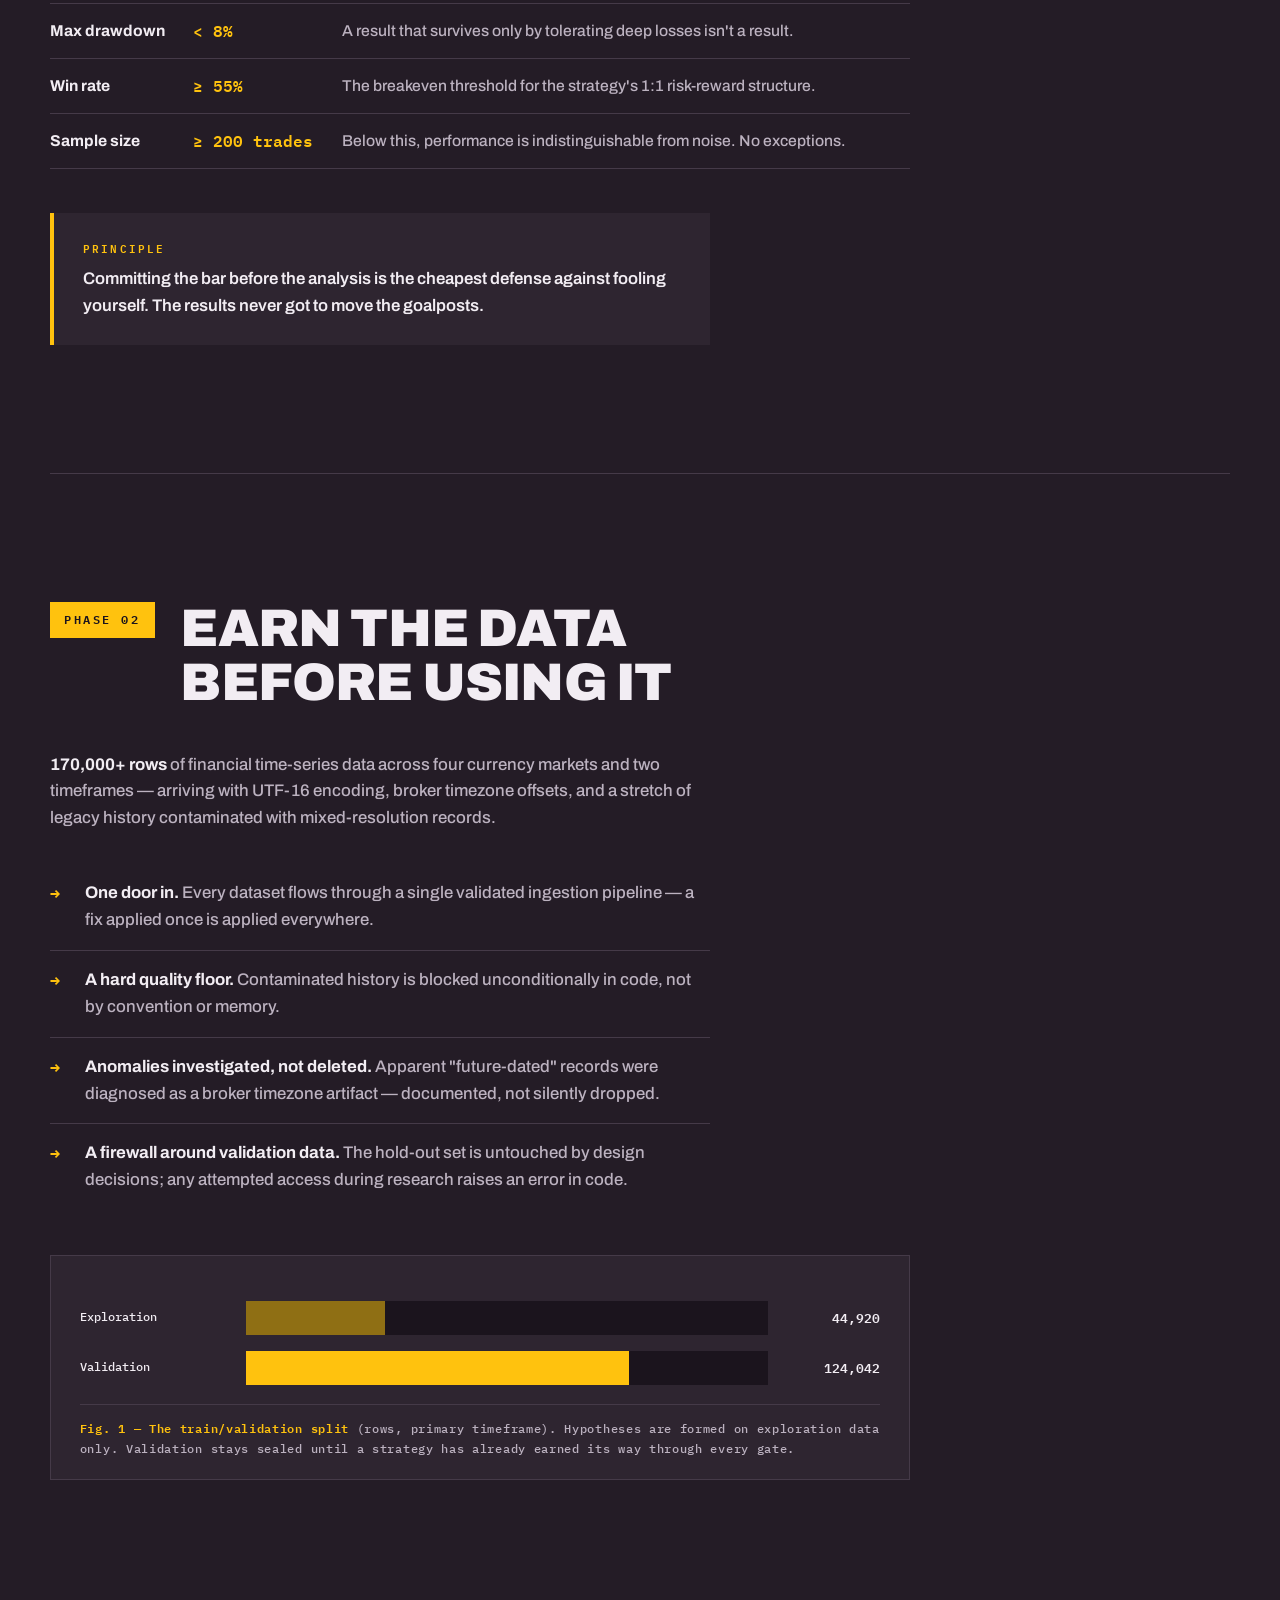
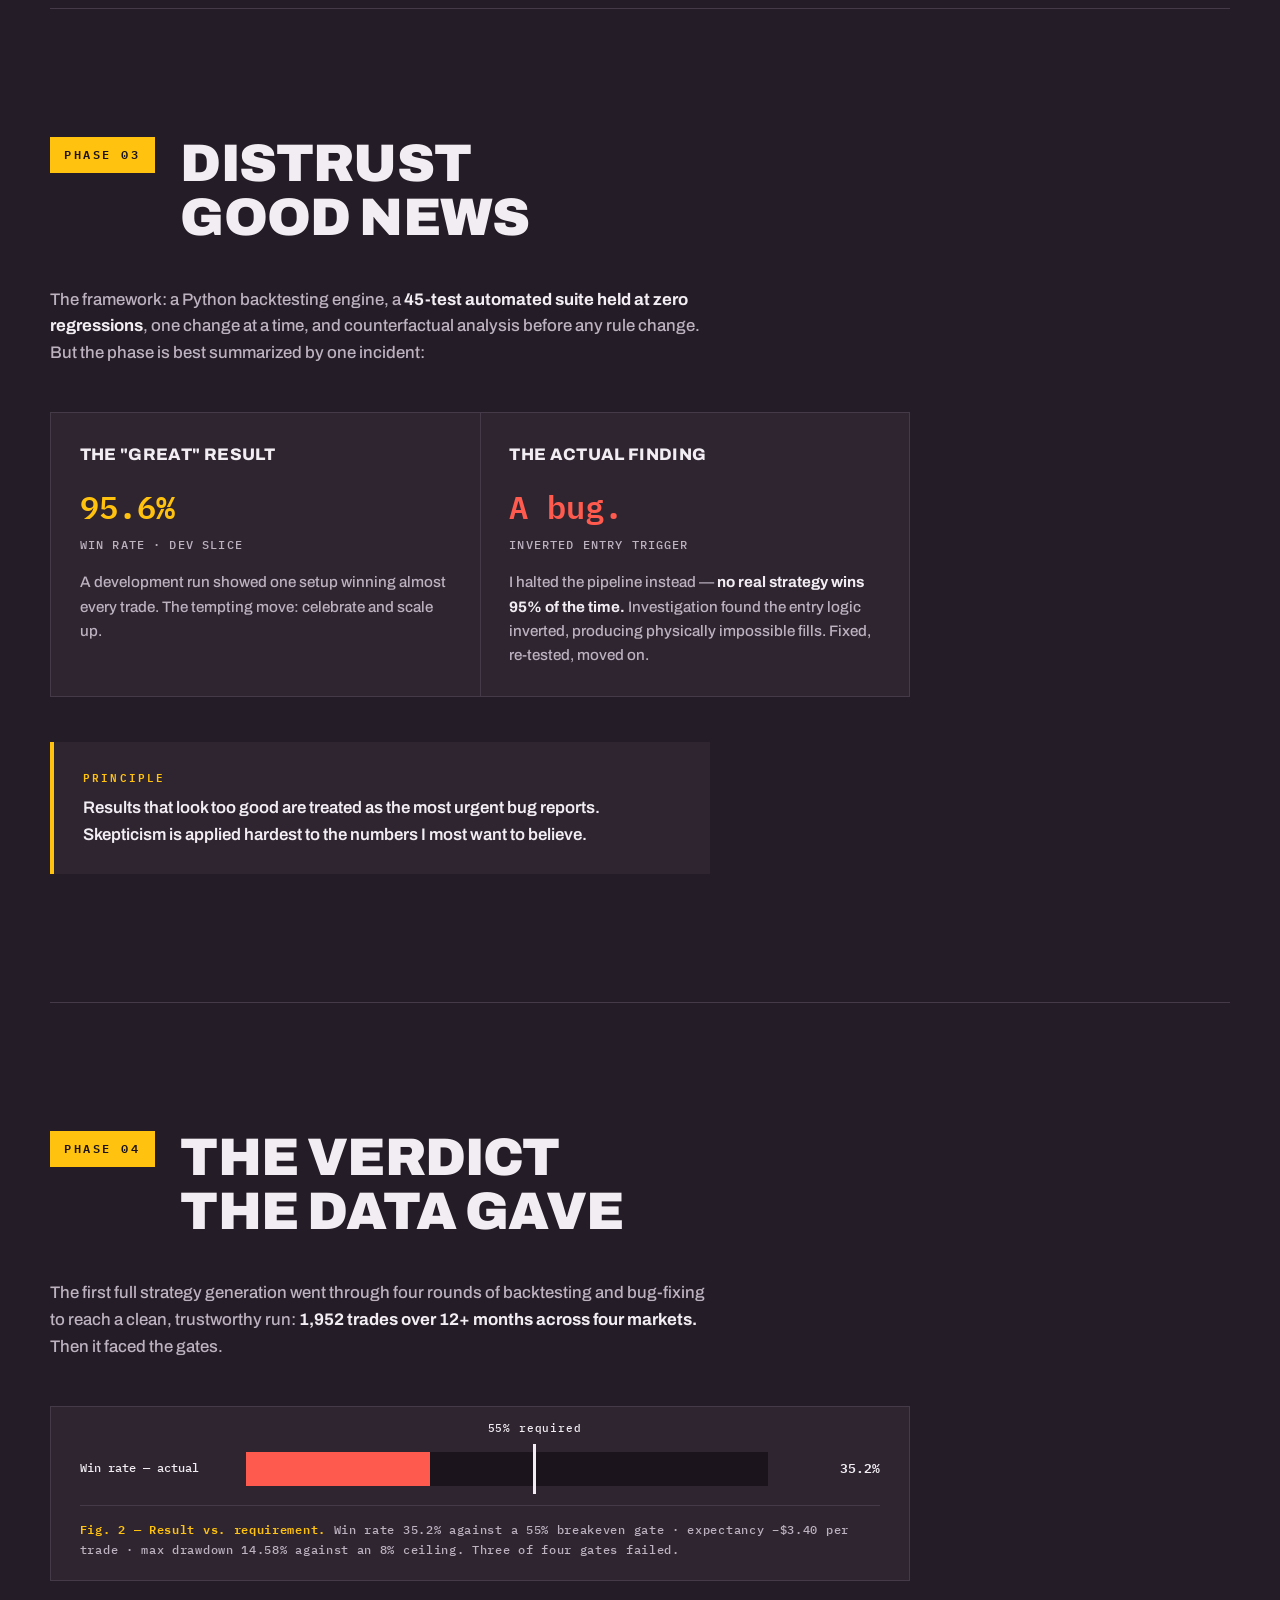
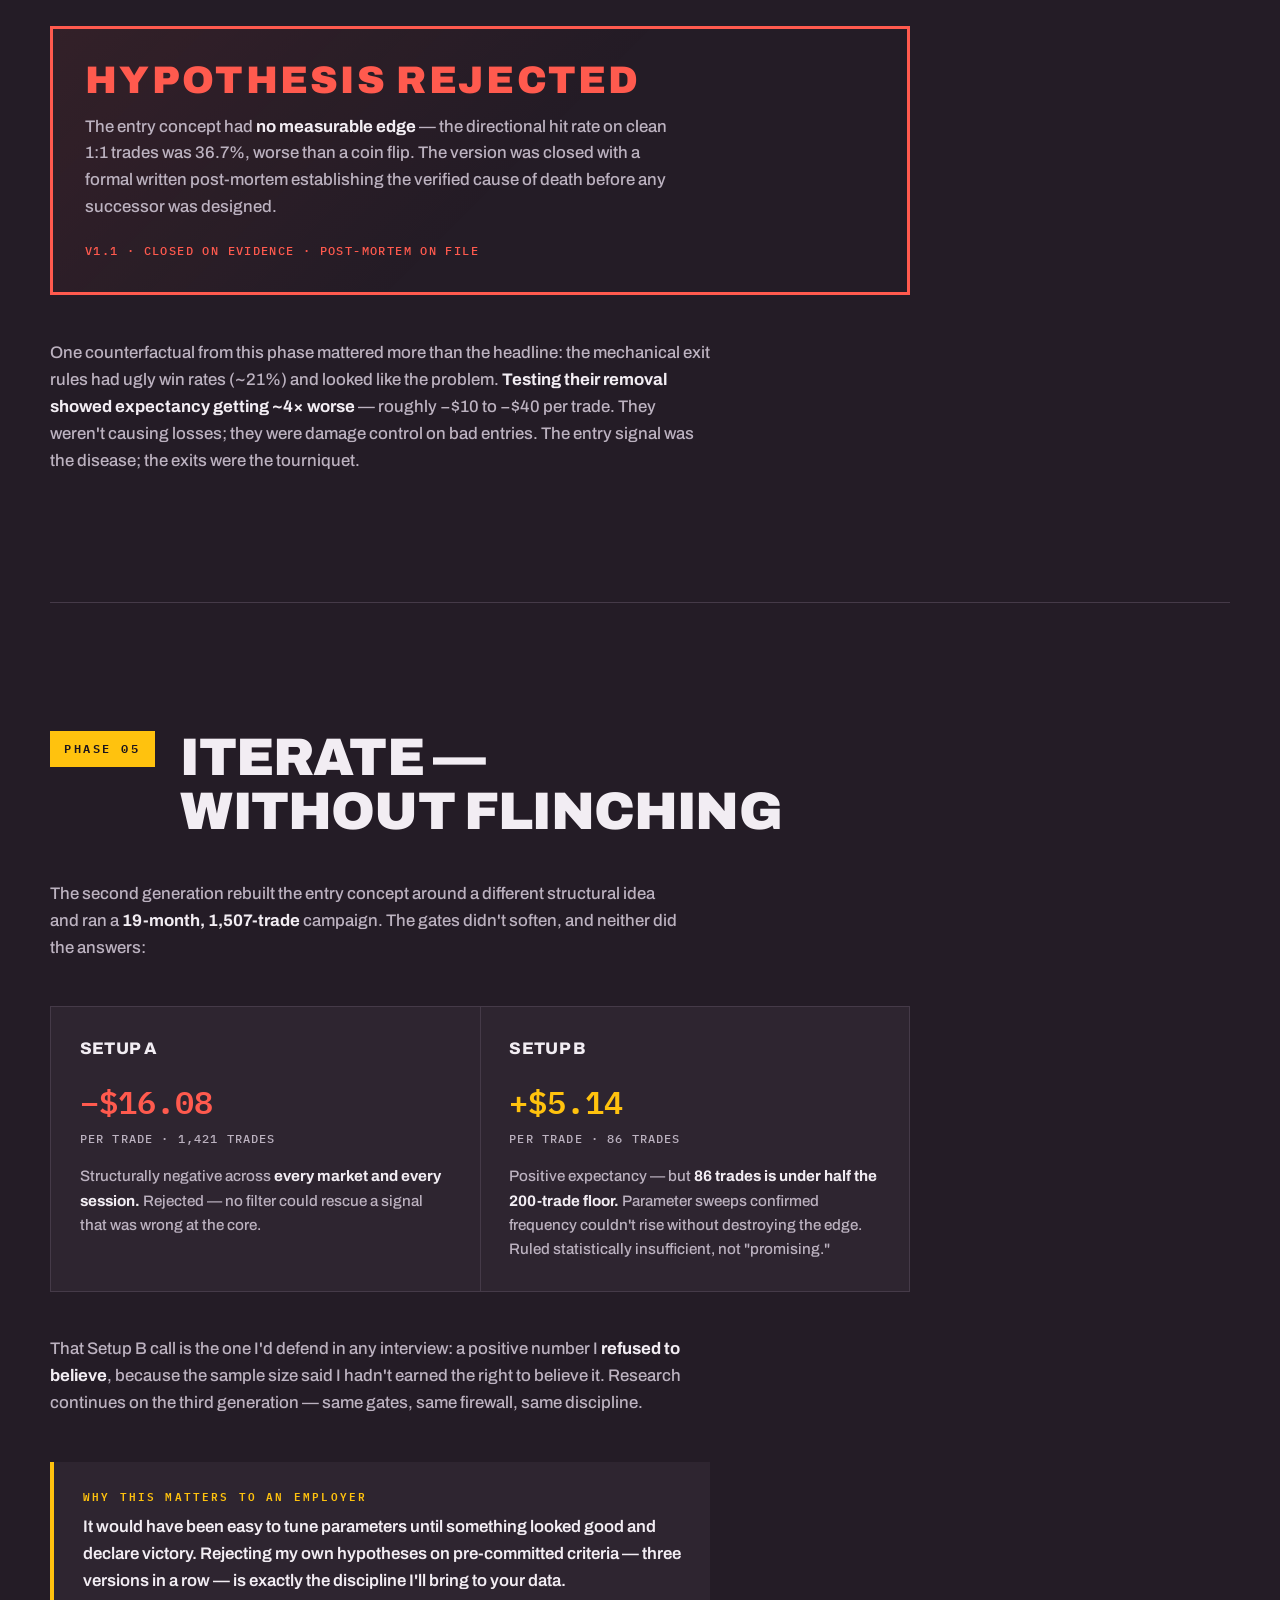
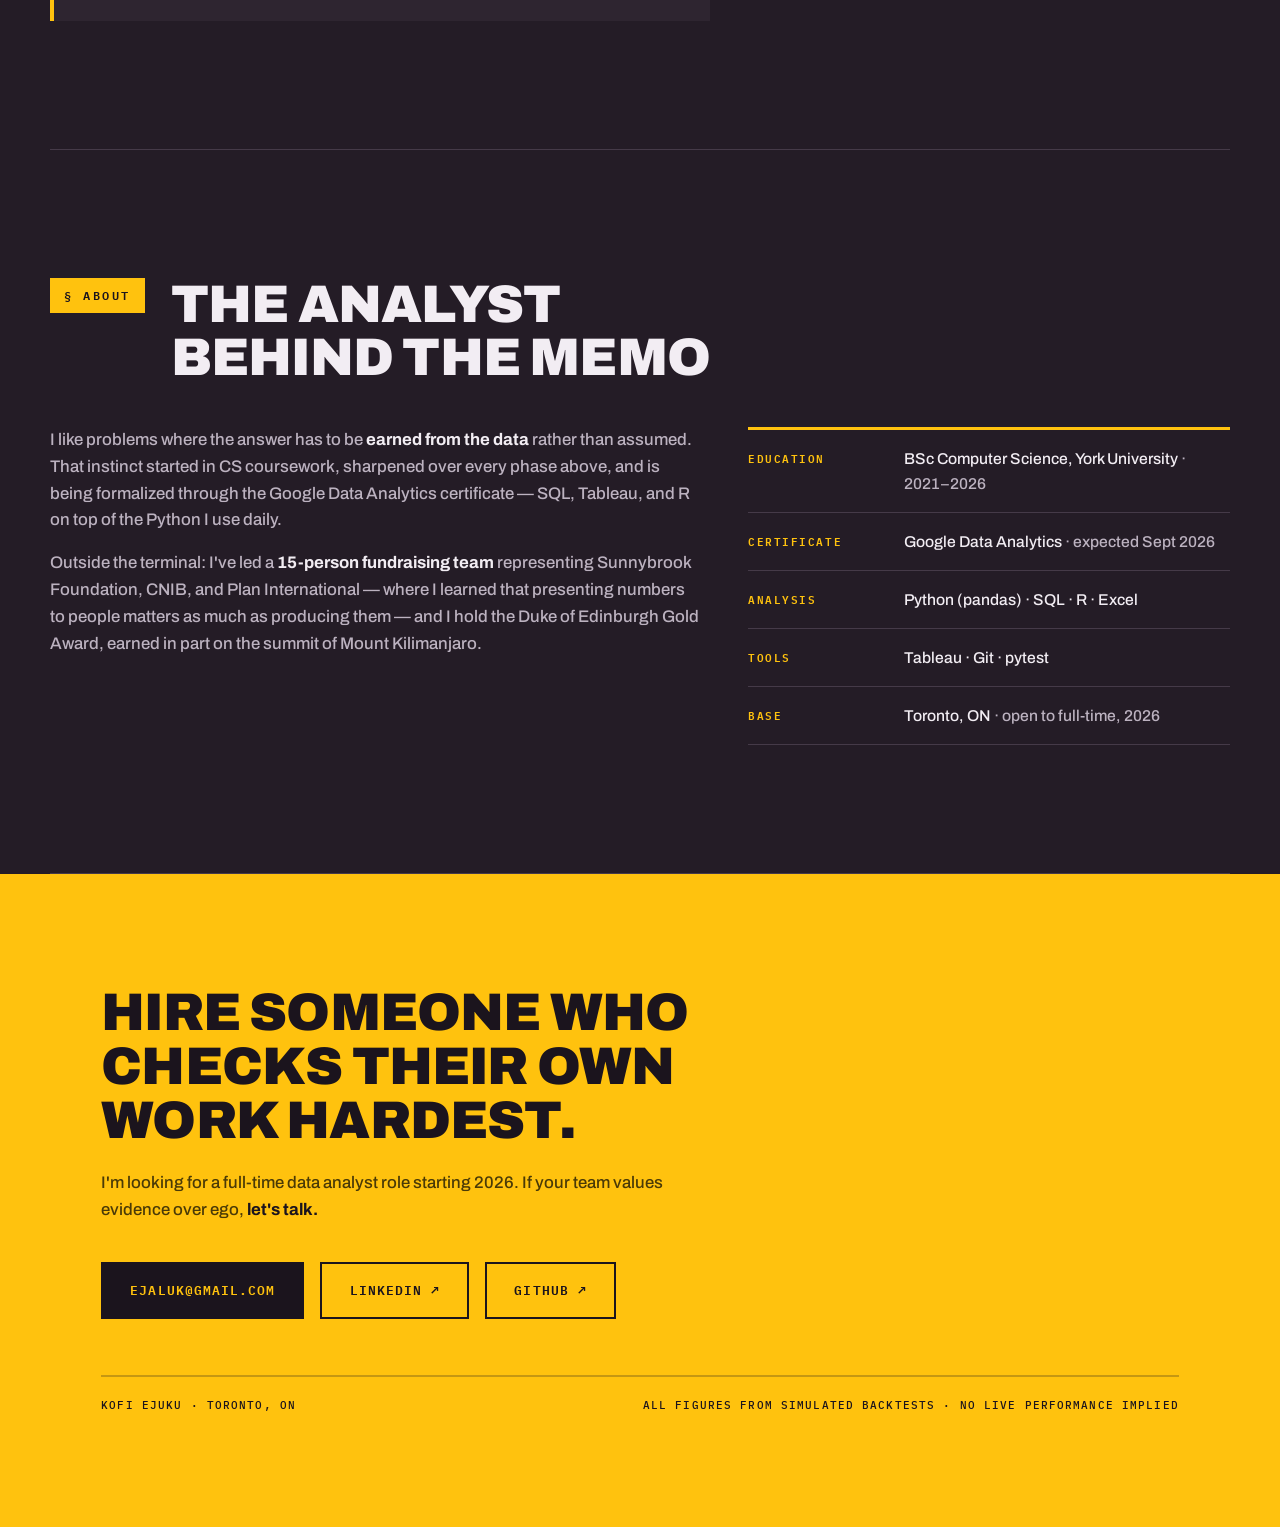
==== commit 99f4f36d: "Update index.html" ====
--- a/index.html
+++ b/index.html
@@ -238,7 +238,7 @@
     <div class="wrap">
       <p class="tag-mono rv">A research story in five phases</p>
       <h1 class="rv">I test ideas<br>until they <span class="volt">break.</span></h1>
-      <p class="lede rv">I'm Kofi Ejuku — Computer Science student at York University, heading into data analysis. This is the story of my main research project: a quantitative trading framework where <b>every strategy that failed its statistical gates was rejected — including the ones I liked.</b></p>
+      <p class="lede rv">I'm Kofi Ejuku — a Computer Science graduate from York University, heading into data analysis. This is the story of my main research project: a quantitative trading framework where <b>every strategy that failed its statistical gates was rejected — including the ones I liked.</b></p>
       <div class="cta-row rv">
         <a class="btn solid" href="#p1">Read the case study ↓</a>
         <a class="btn ghost" href="#contact">Get in touch</a>
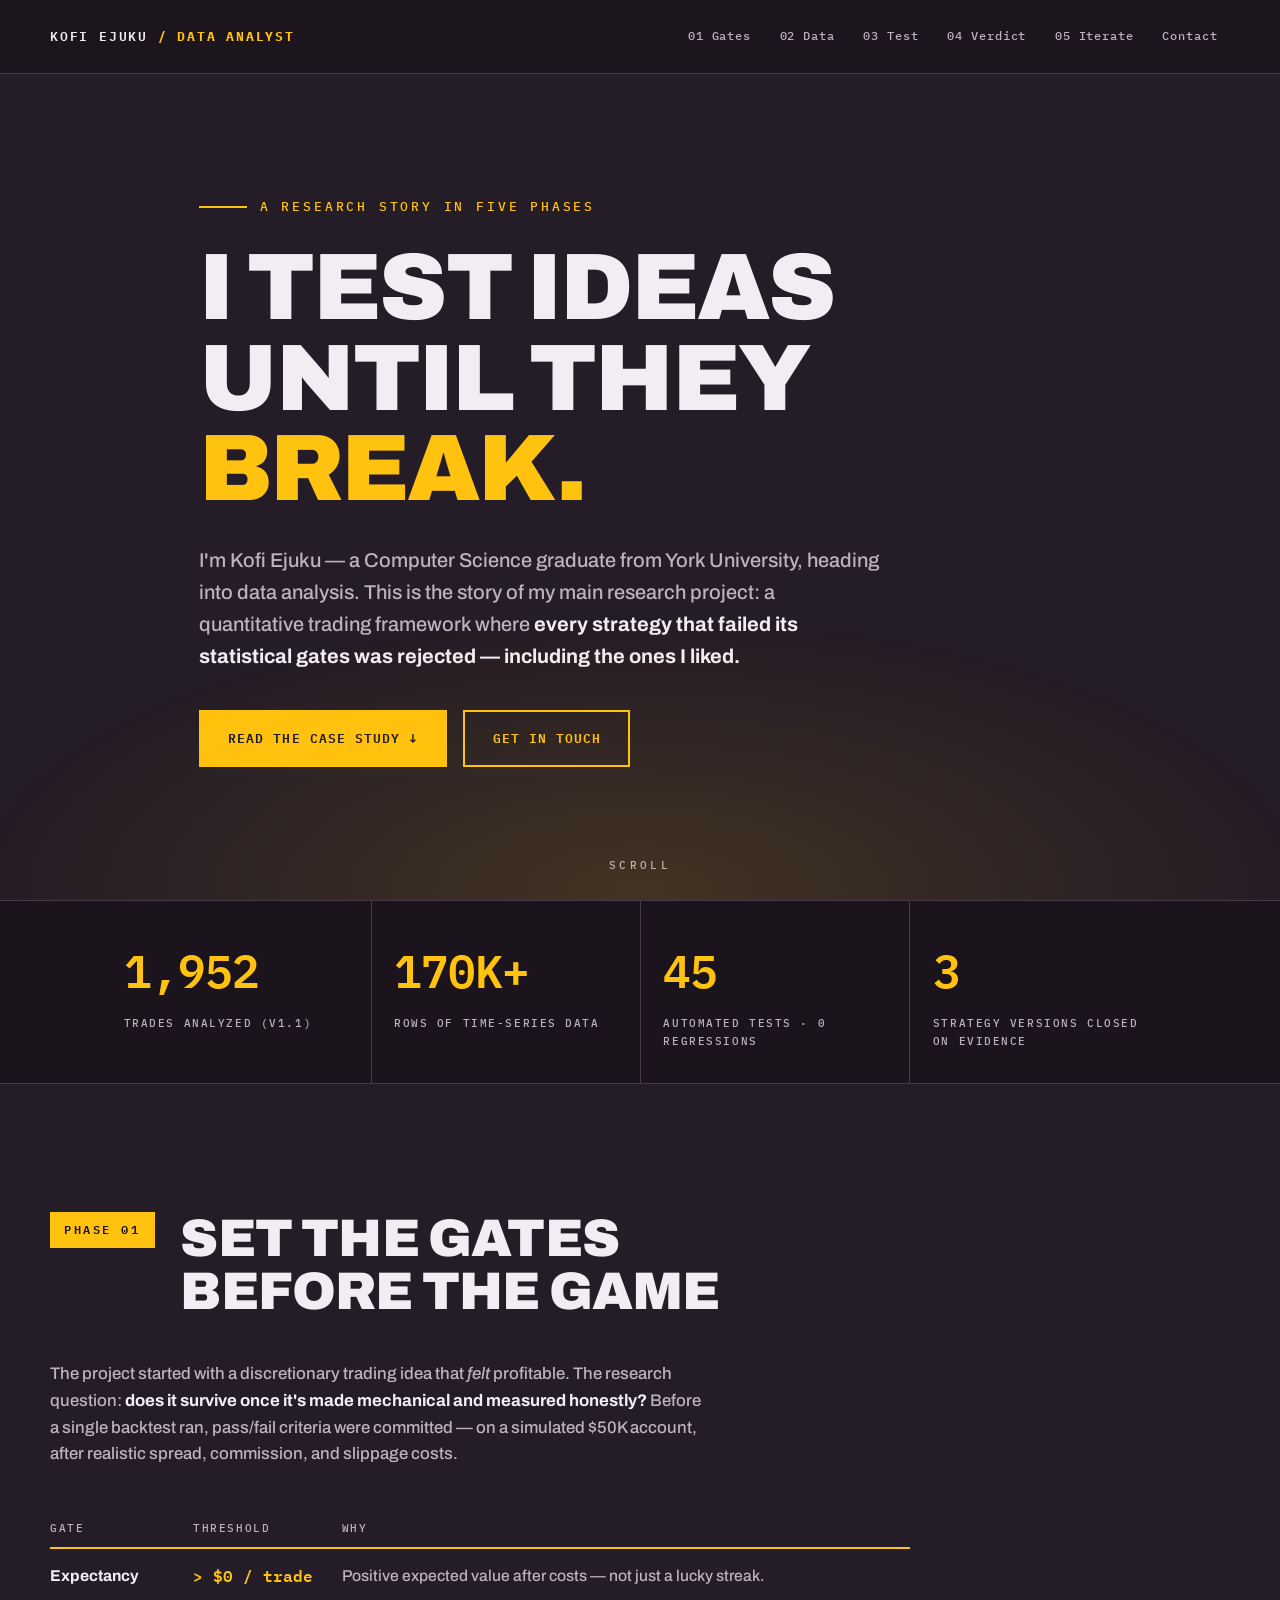
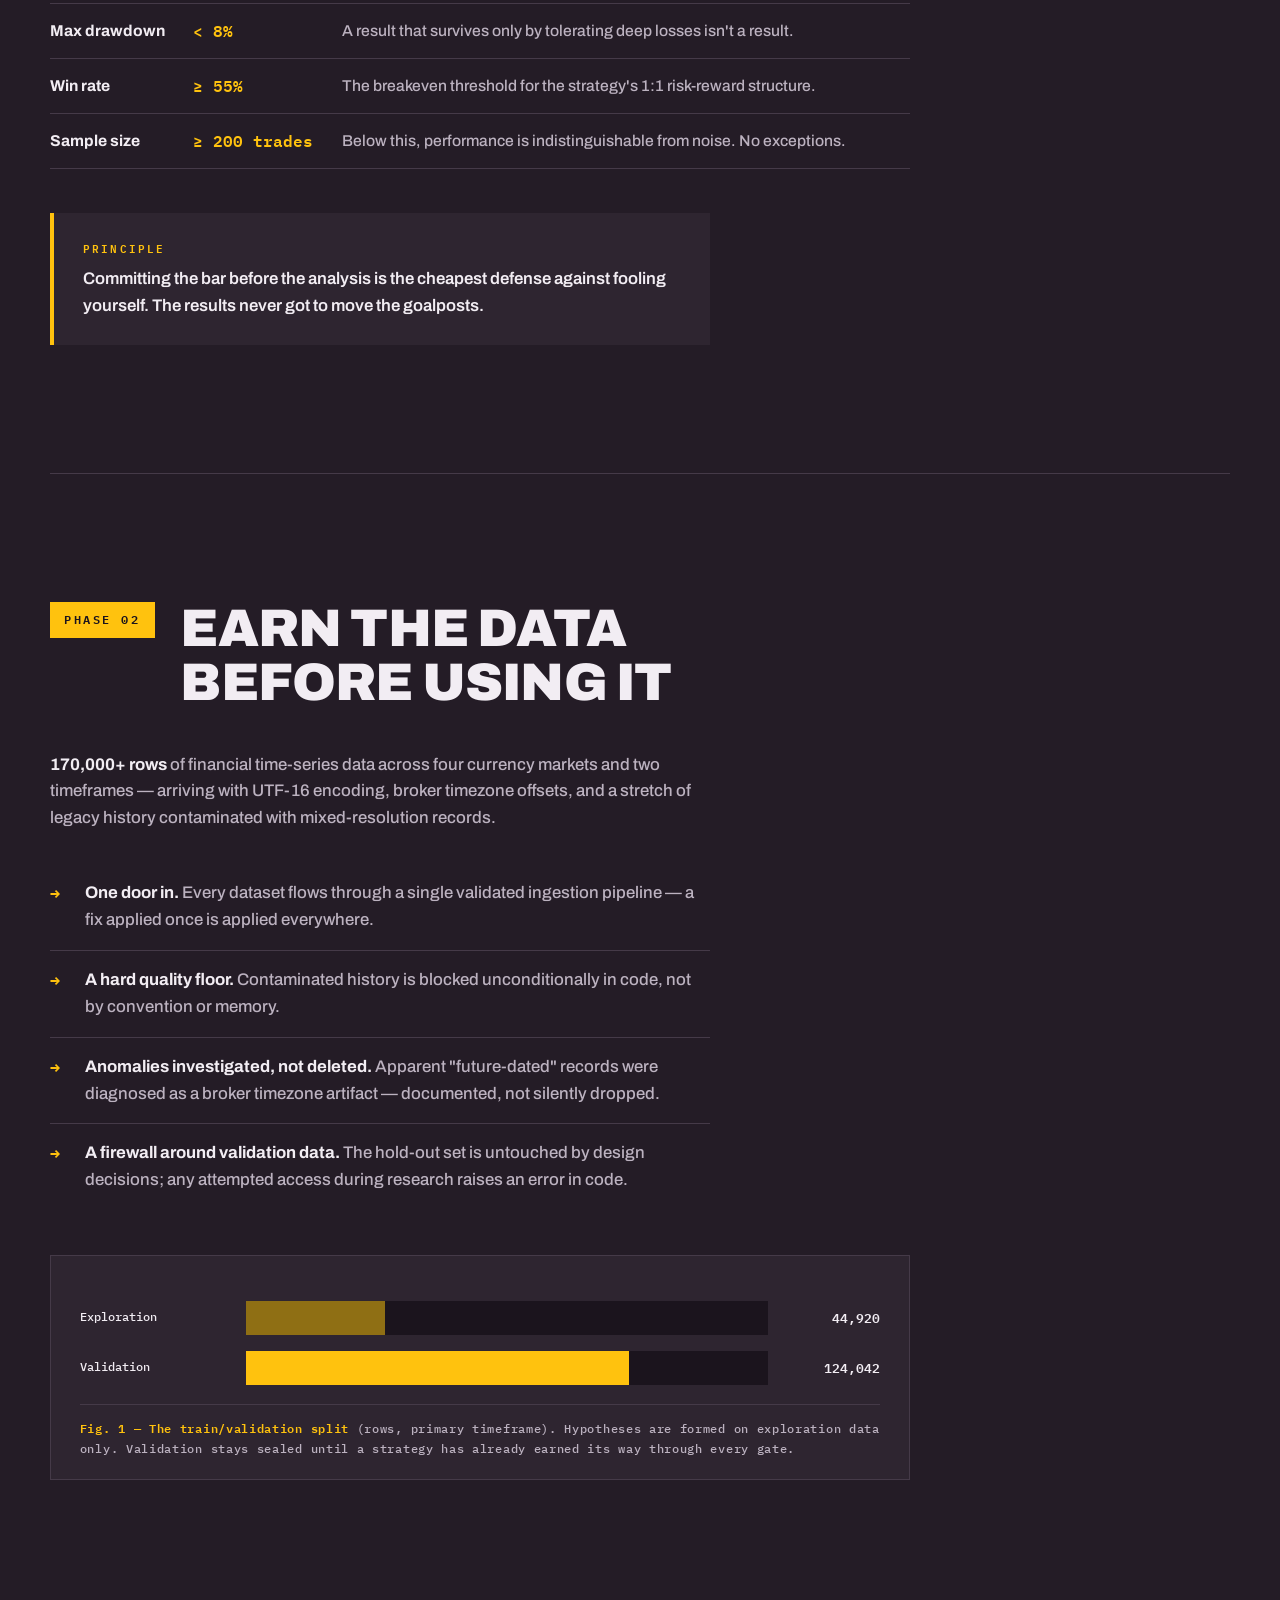
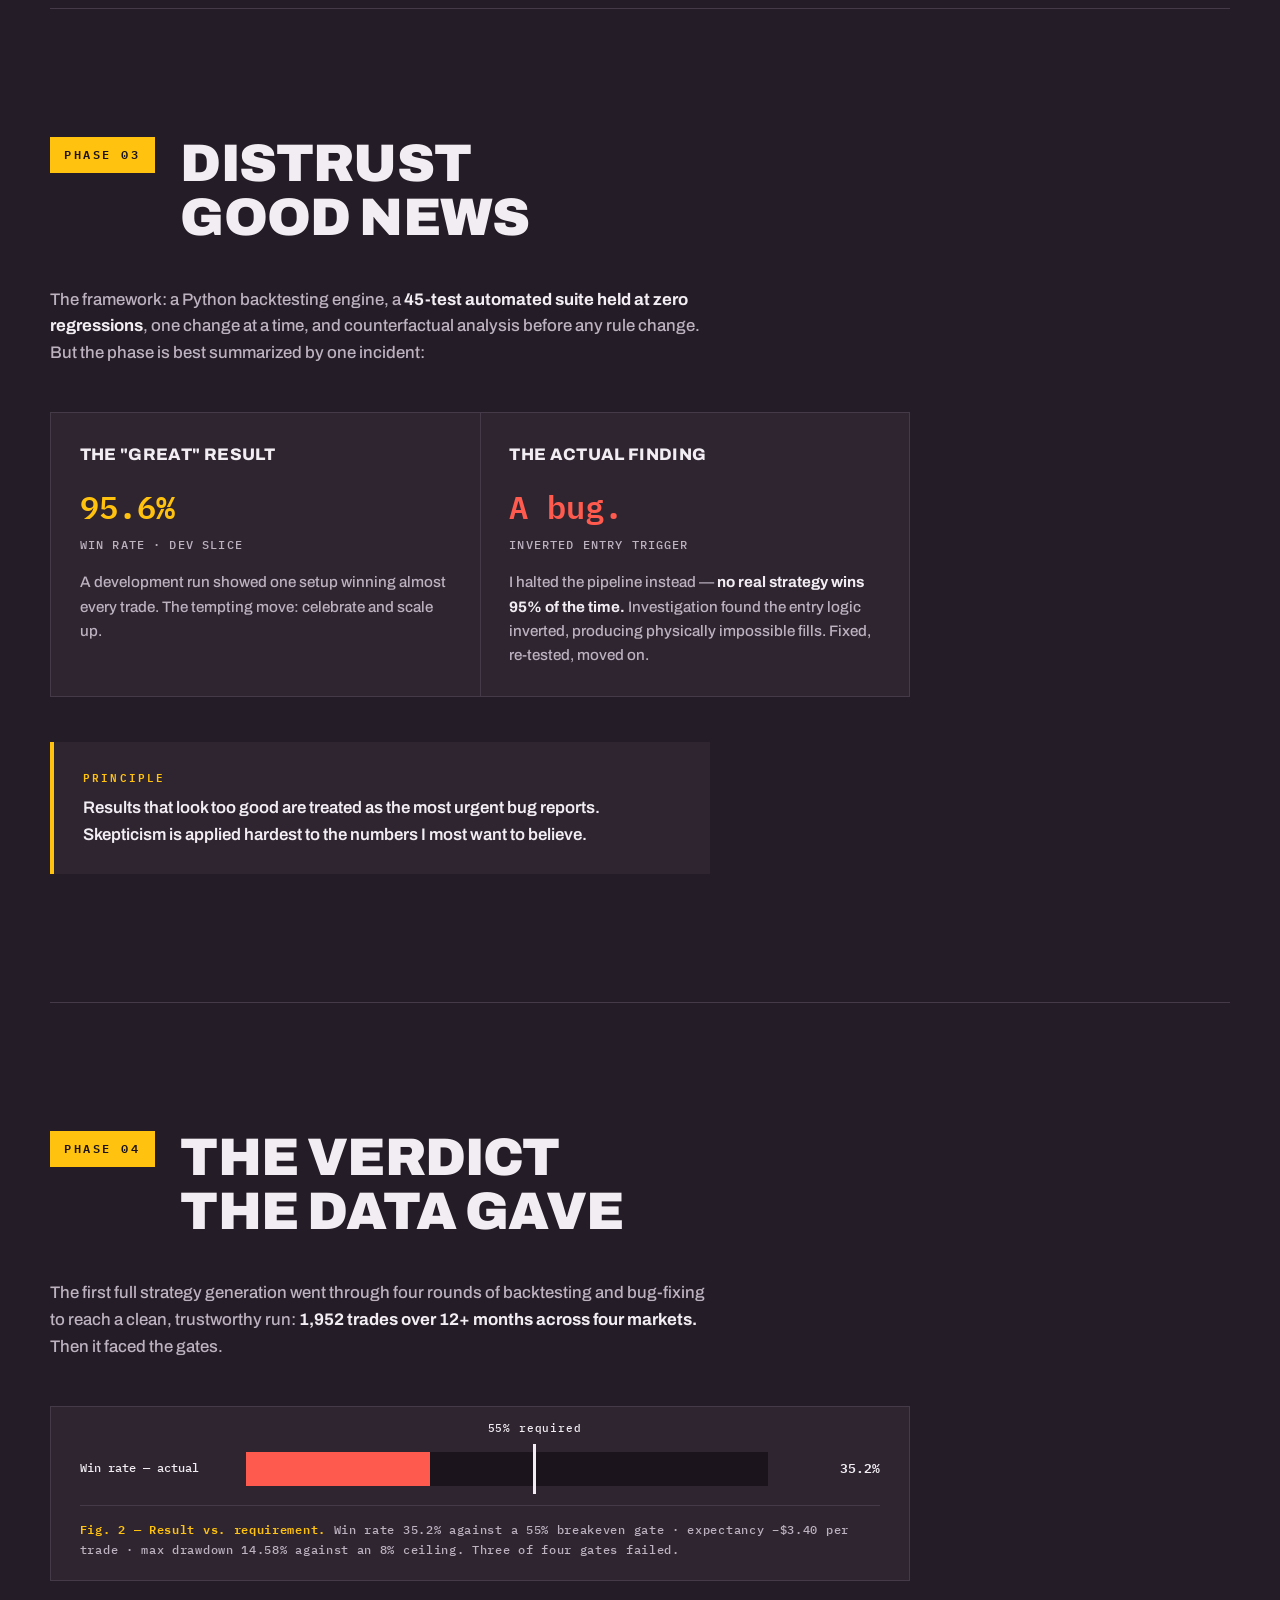
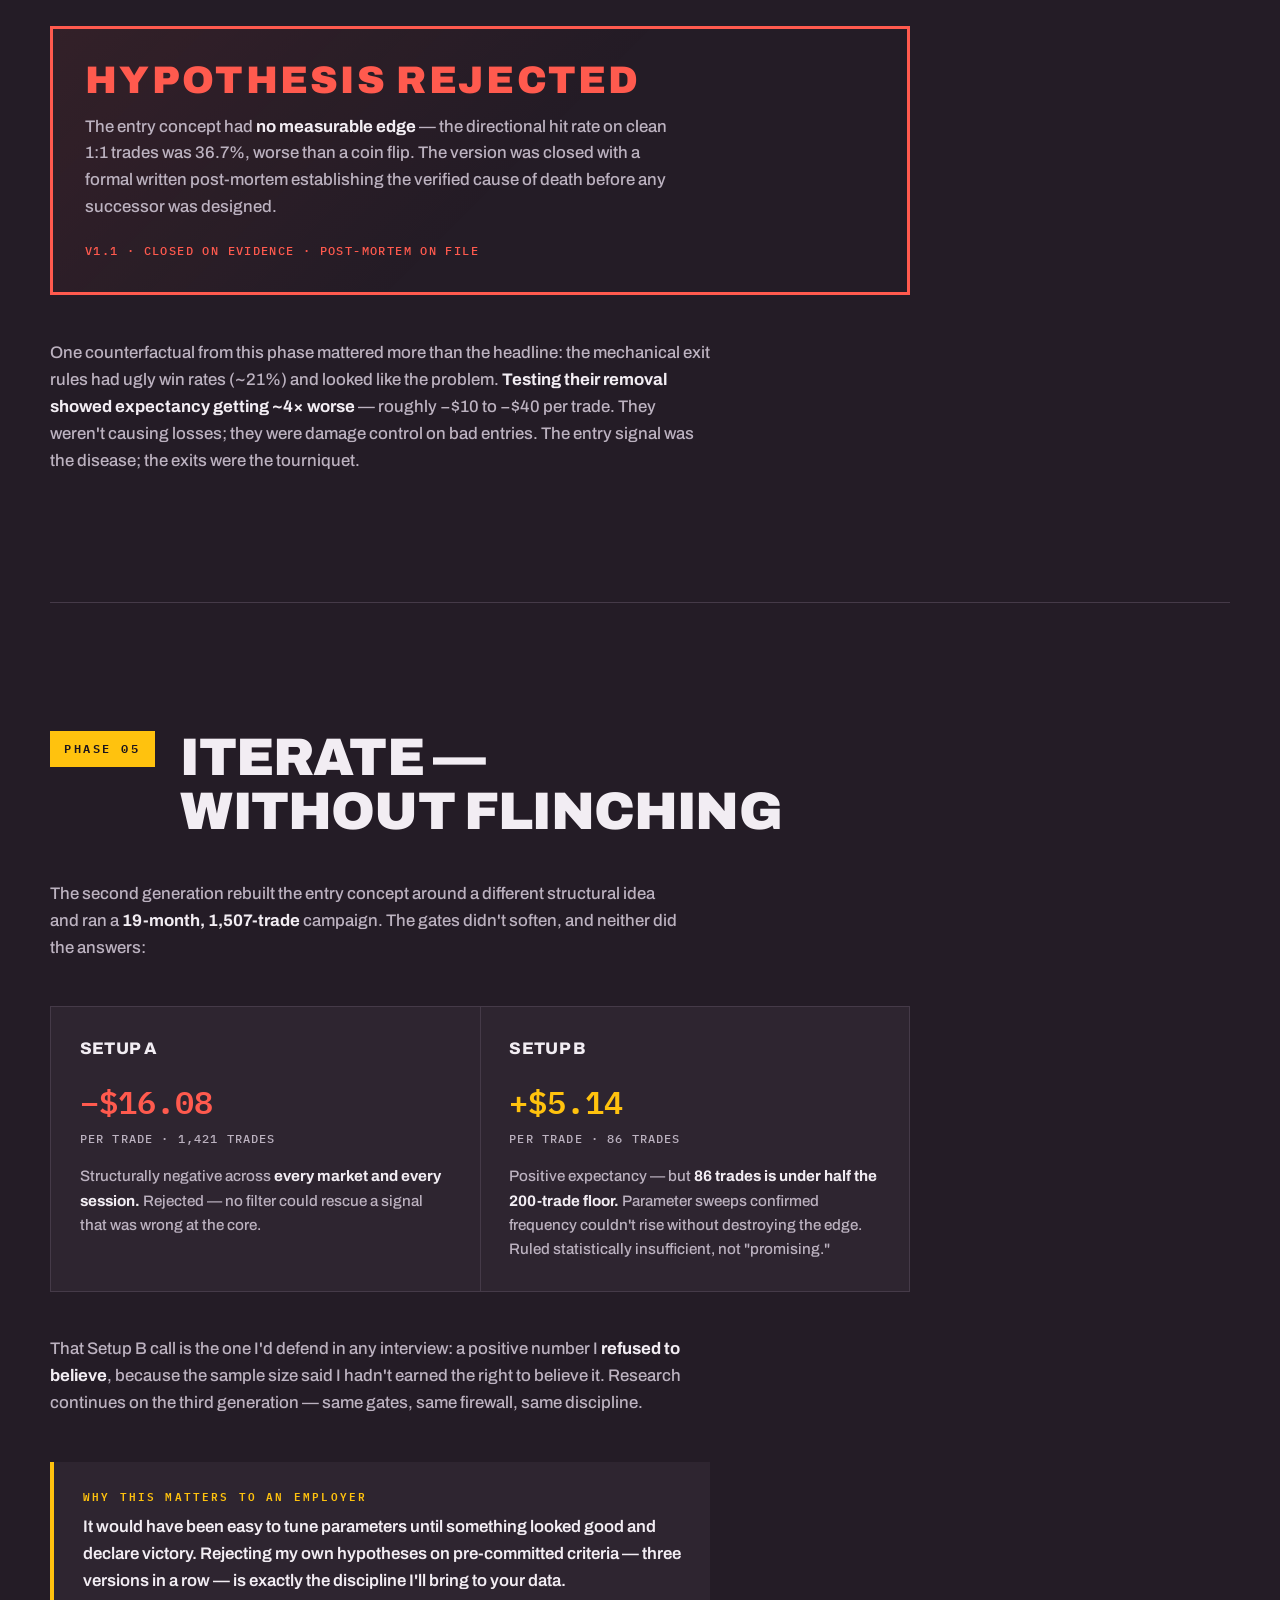
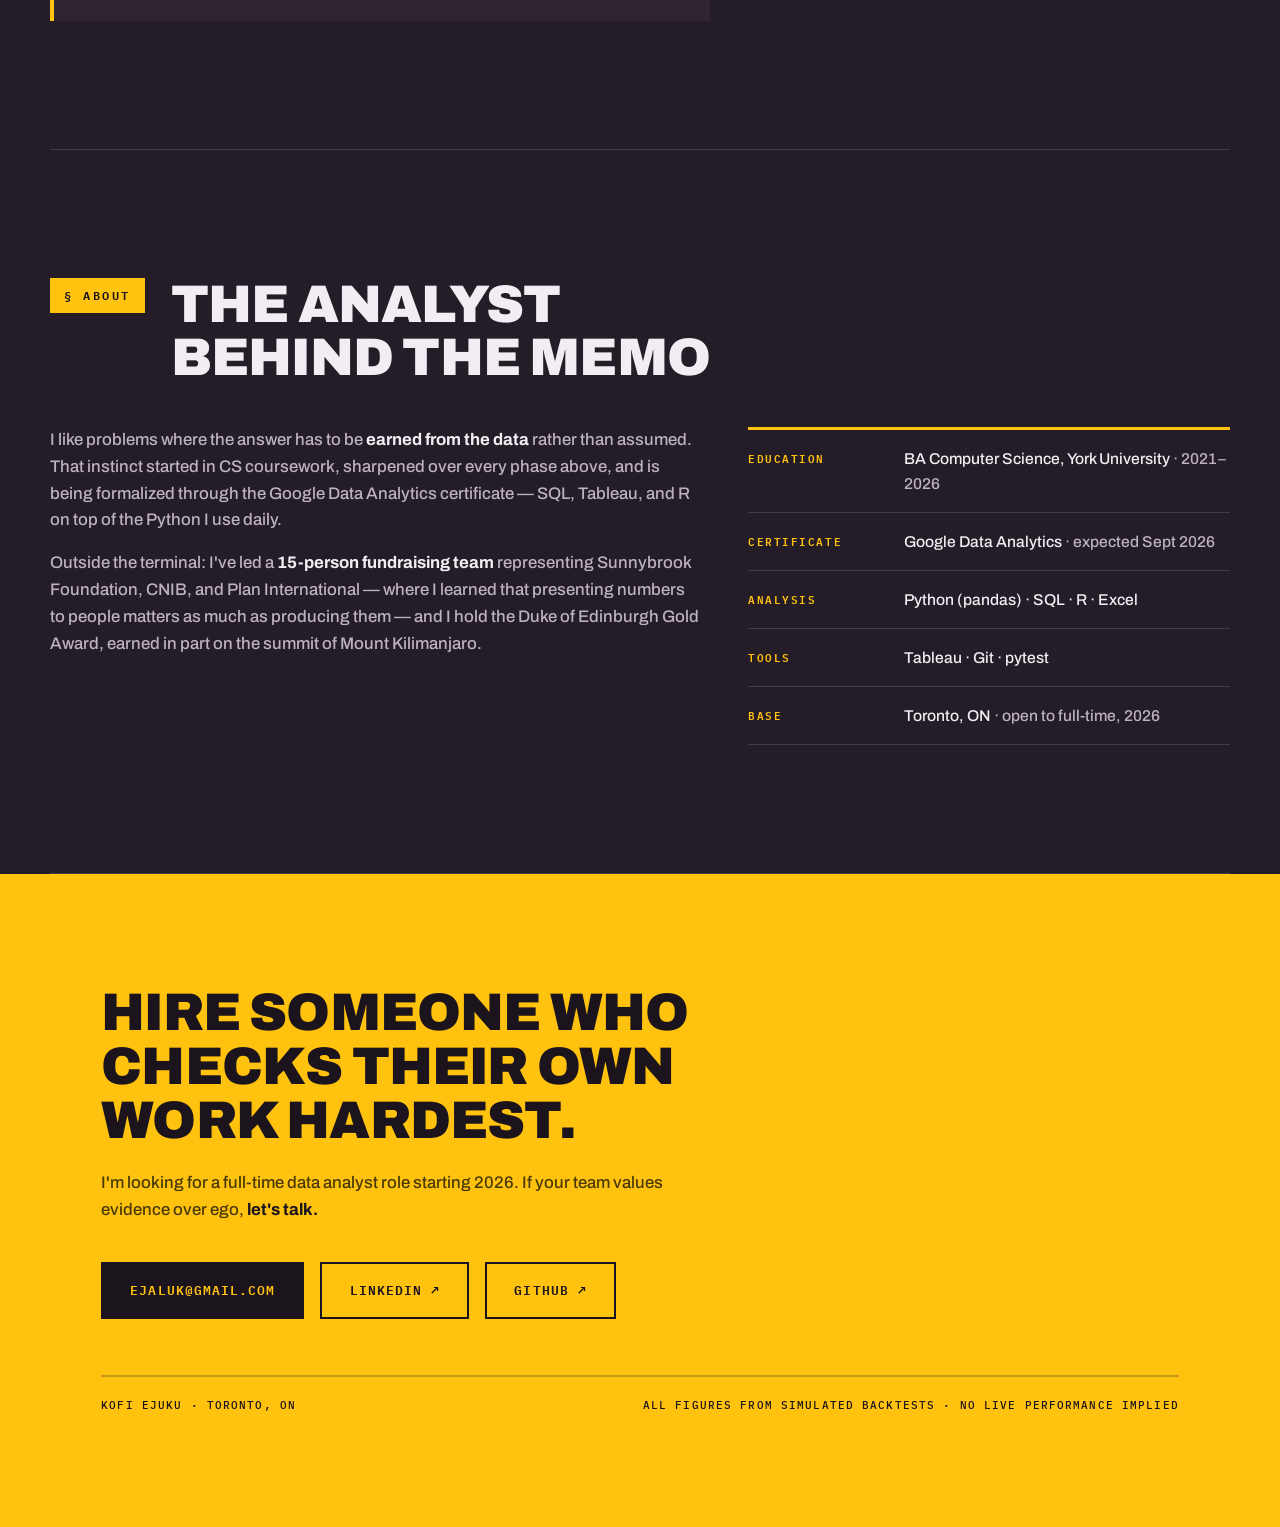
==== commit 4b8e3258: "Update index.html" ====
--- a/index.html
+++ b/index.html
@@ -383,7 +383,7 @@
         <p class="prose">Outside the terminal: I've led a <strong>15-person fundraising team</strong> representing Sunnybrook Foundation, CNIB, and Plan International — where I learned that presenting numbers to people matters as much as producing them — and I hold the Duke of Edinburgh Gold Award, earned in part on the summit of Mount Kilimanjaro.</p>
       </div>
       <dl class="facts">
-        <div><dt>Education</dt><dd>BSc Computer Science, York University <span class="soft">· 2021–2026</span></dd></div>
+        <div><dt>Education</dt><dd>BA Computer Science, York University <span class="soft">· 2021–2026</span></dd></div>
         <div><dt>Certificate</dt><dd>Google Data Analytics <span class="soft">· expected Sept 2026</span></dd></div>
         <div><dt>Analysis</dt><dd>Python (pandas) · SQL · R · Excel</dd></div>
         <div><dt>Tools</dt><dd>Tableau · Git · pytest</dd></div>
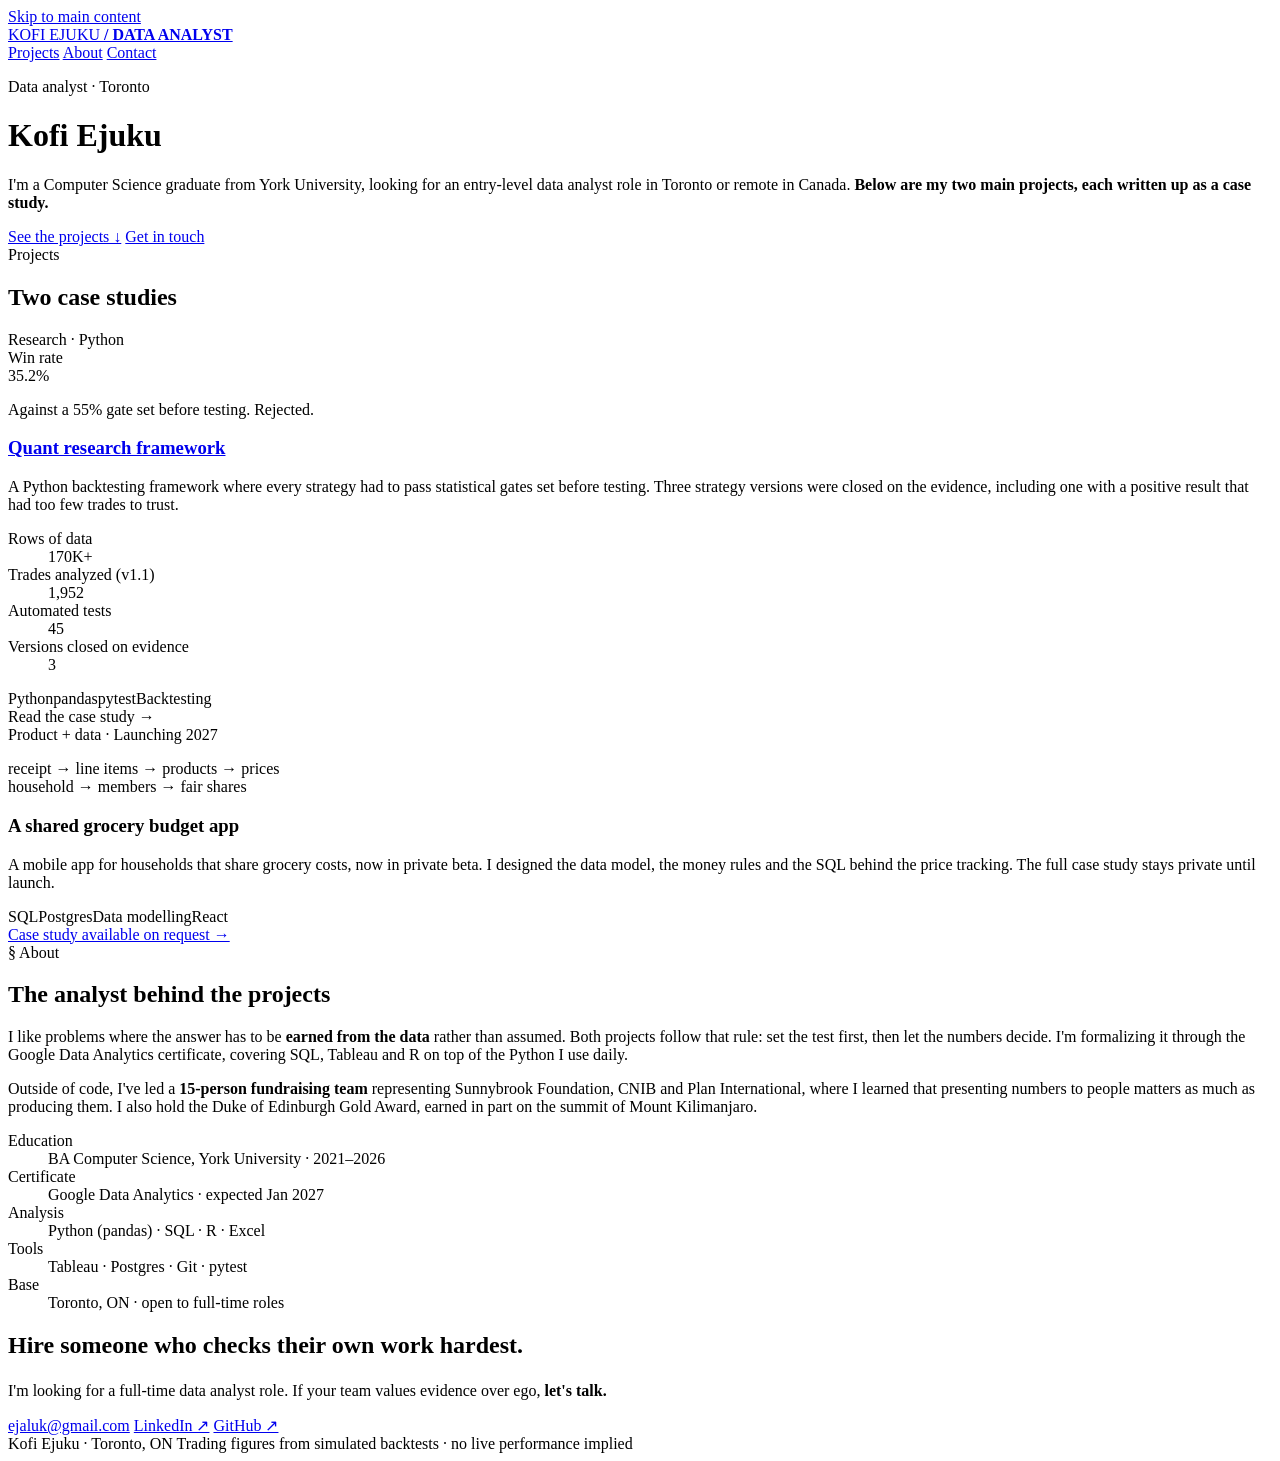
==== commit ff8df59d: "New projects hub homepage" ====
--- a/index.html
+++ b/index.html
@@ -3,400 +3,102 @@
 <head>
 <meta charset="UTF-8">
 <meta name="viewport" content="width=device-width, initial-scale=1.0">
-<title>Kofi Ejuku — Data Analyst · A Research Story in Five Phases</title>
-<meta name="description" content="Data analyst portfolio of Kofi Ejuku. A quantitative research case study told in five phases: gates, data, testing, verdict, iteration.">
+<title>Kofi Ejuku · Data Analyst</title>
+<meta name="description" content="Projects by Kofi Ejuku, a Computer Science graduate from York University looking for data analyst roles in Toronto.">
 <link rel="preconnect" href="https://fonts.googleapis.com">
 <link rel="preconnect" href="https://fonts.gstatic.com" crossorigin>
 <link href="https://fonts.googleapis.com/css2?family=Archivo:wght@500;600;700;800;900&family=Archivo+Black&family=IBM+Plex+Mono:wght@400;500;600&display=swap" rel="stylesheet">
-<style>
-  :root{
-    --bg:#241C26;          /* near-black plum */
-    --bg-deep:#1B141D;
-    --panel:#2E2530;
-    --line:#453A48;
-    --volt:#FFC20E;        /* electric yellow */
-    --volt-dim:#8F6F14;
-    --text:#F2EDF3;
-    --muted:#BCB2C0;
-    --danger:#FF5A4E;
-    --display:"Archivo", "Archivo Black", Impact, sans-serif;
-    --mono:"IBM Plex Mono", ui-monospace, monospace;
-    --z-nav:20;
-  }
-  *{box-sizing:border-box;margin:0;padding:0}
-  html{scroll-behavior:smooth}
-  @media (prefers-reduced-motion: reduce){
-    html{scroll-behavior:auto}
-    *,*::before,*::after{animation-duration:.01ms !important;animation-iteration-count:1 !important;transition-duration:.01ms !important}
-  }
-  body{
-    background:var(--bg);color:var(--text);
-    font-family:var(--display);font-weight:500;
-    font-size:1.05rem;line-height:1.6;-webkit-font-smoothing:antialiased;
-  }
-  ::selection{background:var(--volt);color:var(--bg-deep)}
-  .skip{position:absolute;left:-9999px;top:0;background:var(--volt);color:var(--bg-deep);padding:.6rem 1rem;z-index:99;font-family:var(--mono);font-size:.8rem;font-weight:600}
-  .skip:focus{left:.75rem;top:.75rem}
-  a:focus-visible,button:focus-visible{outline:3px solid var(--volt);outline-offset:3px}
-
-  .wrap{max-width:1180px;margin:0 auto;padding:0 clamp(1.25rem,4vw,3.5rem)}
-
-  /* ===== progress + nav ===== */
-  .progress{position:fixed;top:0;left:0;height:3px;background:var(--volt);width:0%;z-index:calc(var(--z-nav) + 1)}
-  header.top{
-    position:fixed;top:0;left:0;right:0;z-index:var(--z-nav);
-    background:color-mix(in srgb, var(--bg-deep) 82%, transparent);
-    backdrop-filter:blur(10px);border-bottom:1px solid var(--line);
-  }
-  .top-inner{display:flex;align-items:center;justify-content:space-between;padding:.9rem 0;gap:1rem}
-  .brand{font-family:var(--mono);font-weight:600;font-size:.8rem;letter-spacing:.14em;text-transform:uppercase;color:var(--text);text-decoration:none}
-  .brand b{color:var(--volt)}
-  nav.phases{display:flex;gap:.25rem}
-  nav.phases a{
-    font-family:var(--mono);font-size:.72rem;font-weight:500;letter-spacing:.08em;
-    color:var(--muted);text-decoration:none;padding:.55rem .7rem;min-height:44px;display:inline-flex;align-items:center;
-    border:1px solid transparent;transition:color .18s ease-out,border-color .18s ease-out;
-  }
-  nav.phases a:hover,nav.phases a:focus-visible{color:var(--volt);border-color:var(--line)}
-  @media (max-width:760px){ nav.phases{display:none} }
-
-  /* ===== hero ===== */
-  .hero{min-height:100svh;display:flex;flex-direction:column;justify-content:center;position:relative;overflow:hidden;padding-top:4rem}
-  .hero::after{
-    content:"";position:absolute;inset:auto -10% -34% -10%;height:70%;
-    background:radial-gradient(ellipse at center, rgba(255,194,14,.14), transparent 62%);
-    pointer-events:none;
-  }
-  .tag-mono{font-family:var(--mono);font-size:.8rem;font-weight:500;letter-spacing:.22em;text-transform:uppercase;color:var(--volt);display:flex;align-items:center;gap:.8rem}
-  .tag-mono::before{content:"";width:3rem;height:2px;background:var(--volt)}
-  .hero h1{
-    margin-top:1.6rem;
-    font-weight:900;text-transform:uppercase;
-    font-size:clamp(2.7rem, 8.6vw, 5.9rem);
-    line-height:.96;letter-spacing:-0.02em;text-wrap:balance;max-width:14ch;
-  }
-  .hero h1 .volt{color:var(--volt)}
-  .hero p.lede{margin-top:1.8rem;max-width:62ch;font-size:clamp(1.05rem,1.9vw,1.25rem);color:var(--muted);text-wrap:pretty}
-  .hero p.lede b{color:var(--text);font-weight:700}
-  .hero .cta-row{display:flex;gap:1rem;margin-top:2.4rem;flex-wrap:wrap}
-  .scroll-hint{position:absolute;bottom:1.6rem;left:50%;transform:translateX(-50%);font-family:var(--mono);font-size:.68rem;letter-spacing:.3em;text-transform:uppercase;color:var(--muted)}
-  @media (prefers-reduced-motion: no-preference){
-    .hero .rv{animation:up .9s cubic-bezier(.16,1,.3,1) both}
-    .hero .rv:nth-child(2){animation-delay:.07s}.hero .rv:nth-child(3){animation-delay:.14s}.hero .rv:nth-child(4){animation-delay:.21s}
-    @keyframes up{from{opacity:0;transform:translateY(22px)}to{opacity:1;transform:none}}
-    .scroll-hint{animation:pulse 2.4s ease-in-out infinite}
-    @keyframes pulse{0%,100%{opacity:.45}50%{opacity:1}}
-  }
-
-  .btn{
-    font-family:var(--mono);font-size:.82rem;font-weight:600;letter-spacing:.08em;text-transform:uppercase;
-    text-decoration:none;padding:1rem 1.7rem;min-height:48px;display:inline-flex;align-items:center;gap:.6rem;
-    border:2px solid var(--volt);color:var(--volt);cursor:pointer;
-    transition:background .18s ease-out,color .18s ease-out,transform .18s ease-out;
-  }
-  .btn:hover,.btn:focus-visible{transform:translateY(-2px)}
-  .btn.solid{background:var(--volt);color:var(--bg-deep)}
-  .btn.solid:hover,.btn.solid:focus-visible{background:#FFD044;border-color:#FFD044}
-  .btn.ghost:hover,.btn.ghost:focus-visible{background:rgba(255,194,14,.12)}
-
-  /* ===== counter band ===== */
-  .band{border-top:1px solid var(--line);border-bottom:1px solid var(--line);background:var(--bg-deep)}
-  .band-inner{display:grid;grid-template-columns:repeat(auto-fit,minmax(170px,1fr))}
-  .kpi{padding:2rem 1.4rem;border-left:1px solid var(--line)}
-  .kpi:first-child{border-left:none}
-  .kpi .n{font-family:var(--mono);font-weight:600;font-size:clamp(1.9rem,3.6vw,2.9rem);color:var(--volt);letter-spacing:-.02em;font-variant-numeric:tabular-nums}
-  .kpi .l{font-family:var(--mono);font-size:.7rem;letter-spacing:.14em;text-transform:uppercase;color:var(--muted);margin-top:.5rem}
-  @media (max-width:640px){ .kpi{border-left:none;border-top:1px solid var(--line)} .kpi:first-child{border-top:none} }
-
-  /* ===== phase sections ===== */
-  section.phase{padding:clamp(4.5rem,10vw,8rem) 0;border-bottom:1px solid var(--line);position:relative}
-  .ph-head{display:flex;align-items:flex-start;gap:1.6rem;margin-bottom:2.6rem;flex-wrap:wrap}
-  .ph-num{
-    font-family:var(--mono);font-weight:600;font-size:.78rem;letter-spacing:.2em;color:var(--bg-deep);
-    background:var(--volt);padding:.5rem .9rem;text-transform:uppercase;white-space:nowrap;
-  }
-  h2{font-weight:900;text-transform:uppercase;font-size:clamp(1.9rem,4.6vw,3.3rem);line-height:1.02;letter-spacing:-.015em;text-wrap:balance;max-width:18ch}
-  .prose{max-width:66ch;color:var(--muted);text-wrap:pretty}
-  .prose b,.prose strong{color:var(--text);font-weight:700}
-  .prose + .prose{margin-top:1rem}
-  .volt-t{color:var(--volt)}
-
-  /* gates table */
-  table.gates{width:100%;max-width:860px;border-collapse:collapse;margin-top:2.6rem;font-size:.98rem}
-  table.gates th{font-family:var(--mono);font-size:.7rem;font-weight:500;letter-spacing:.14em;text-transform:uppercase;color:var(--muted);text-align:left;padding:.6rem 1rem .6rem 0;border-bottom:2px solid var(--volt)}
-  table.gates td{padding:.9rem 1rem .9rem 0;border-bottom:1px solid var(--line);vertical-align:top;color:var(--muted)}
-  table.gates td:first-child{color:var(--text);font-weight:700}
-  table.gates td.mono{font-family:var(--mono);font-weight:600;color:var(--volt);white-space:nowrap}
-
-  /* report list */
-  ul.report{list-style:none;max-width:66ch;margin-top:2rem}
-  ul.report li{padding:1rem 0 1rem 2.2rem;position:relative;border-bottom:1px solid var(--line);color:var(--muted)}
-  ul.report li:last-child{border-bottom:none}
-  ul.report li::before{content:"→";position:absolute;left:0;color:var(--volt);font-family:var(--mono);font-weight:600}
-  ul.report b{color:var(--text);font-weight:700}
-
-  /* figures */
-  figure.fig{margin-top:2.8rem;border:1px solid var(--line);background:var(--panel);padding:1.8rem 1.8rem 1.3rem;max-width:860px}
-  figure.fig figcaption{font-family:var(--mono);font-size:.72rem;letter-spacing:.06em;color:var(--muted);margin-top:1.2rem;padding-top:.9rem;border-top:1px solid var(--line);line-height:1.7}
-  figure.fig figcaption b{color:var(--volt);font-weight:600}
-
-  .bar-row{display:grid;grid-template-columns:150px 1fr 96px;align-items:center;gap:1rem;margin:1rem 0}
-  .bar-label{font-family:var(--mono);font-size:.74rem;font-weight:500;color:var(--text)}
-  .bar-track{background:var(--bg-deep);height:34px;position:relative}
-  .bar-fill{height:100%;transform-origin:left center;background:var(--volt)}
-  .bar-fill.dim{background:var(--volt-dim)}
-  .bar-fill.red{background:var(--danger)}
-  .bar-val{font-family:var(--mono);font-size:.8rem;font-weight:600;color:var(--text);text-align:right;font-variant-numeric:tabular-nums}
-  .bar-marker{position:absolute;top:-8px;bottom:-8px;width:3px;background:var(--text)}
-  .bar-marker span{position:absolute;top:-1.5rem;left:50%;transform:translateX(-50%);font-family:var(--mono);font-size:.66rem;letter-spacing:.08em;color:var(--text);white-space:nowrap}
-  @media (prefers-reduced-motion: no-preference){
-    .in-view .bar-fill{animation:growx 1.1s cubic-bezier(.16,1,.3,1) both}
-    .in-view .bar-row:nth-child(2) .bar-fill{animation-delay:.1s}
-    .in-view .bar-row:nth-child(3) .bar-fill{animation-delay:.2s}
-    @keyframes growx{from{transform:scaleX(0)}to{transform:scaleX(1)}}
-  }
-  @media (max-width:600px){ .bar-row{grid-template-columns:96px 1fr 84px;gap:.6rem} .bar-marker span{display:none} }
-
-  /* verdict stamp */
-  .verdict{
-    margin-top:2.8rem;border:3px solid var(--danger);max-width:860px;padding:2rem;position:relative;
-    background:linear-gradient(135deg, rgba(255,90,78,.07), transparent 55%);
-  }
-  .verdict .stamp{
-    font-family:var(--display);font-weight:900;text-transform:uppercase;letter-spacing:.06em;
-    color:var(--danger);font-size:clamp(1.6rem,3.4vw,2.4rem);line-height:1;
-  }
-  .verdict p{margin-top:.9rem;color:var(--muted);max-width:60ch}
-  .verdict p b{color:var(--text)}
-  .verdict .meta{font-family:var(--mono);font-size:.72rem;letter-spacing:.12em;text-transform:uppercase;color:var(--danger);margin-top:1.3rem}
-
-  /* two-up cards */
-  .duo{display:grid;grid-template-columns:repeat(auto-fit,minmax(300px,1fr));gap:1px;background:var(--line);border:1px solid var(--line);margin-top:2.8rem;max-width:860px}
-  .duo .cell{background:var(--panel);padding:1.8rem}
-  .duo .cell h3{font-weight:800;text-transform:uppercase;font-size:1.05rem;letter-spacing:.02em}
-  .duo .cell .big{font-family:var(--mono);font-weight:600;font-size:2rem;margin:.8rem 0 .2rem;font-variant-numeric:tabular-nums}
-  .duo .cell .big.pos{color:var(--volt)} .duo .cell .big.neg{color:var(--danger)}
-  .duo .cell .sub{font-family:var(--mono);font-size:.72rem;letter-spacing:.1em;text-transform:uppercase;color:var(--muted)}
-  .duo .cell p{margin-top:1rem;font-size:.95rem;color:var(--muted)}
-  .duo .cell p b{color:var(--text)}
-
-  /* quote block */
-  .callout{border-left:4px solid var(--volt);background:var(--panel);padding:1.6rem 1.8rem;margin-top:2.8rem;max-width:66ch}
-  .callout .t{font-family:var(--mono);font-size:.68rem;font-weight:600;letter-spacing:.2em;text-transform:uppercase;color:var(--volt);display:block;margin-bottom:.6rem}
-  .callout p{color:var(--text);font-size:1.05rem;font-weight:600}
-
-  /* about + contact */
-  .about-grid{display:grid;grid-template-columns:1.35fr 1fr;gap:3rem;align-items:start;margin-top:2.4rem}
-  @media (max-width:800px){ .about-grid{grid-template-columns:1fr} }
-  dl.facts{border-top:3px solid var(--volt)}
-  dl.facts div{display:grid;grid-template-columns:140px 1fr;gap:1rem;padding:1rem 0;border-bottom:1px solid var(--line)}
-  dl.facts dt{font-family:var(--mono);font-size:.68rem;font-weight:600;letter-spacing:.14em;text-transform:uppercase;color:var(--volt);padding-top:.2rem}
-  dl.facts dd{color:var(--text);font-size:.98rem}
-  dl.facts dd .soft{color:var(--muted)}
-
-  footer.contact{background:var(--volt);color:var(--bg-deep);padding:clamp(4rem,9vw,7rem) 0}
-  footer.contact h2{color:var(--bg-deep);max-width:22ch}
-  footer.contact .prose{color:#4A3A07;max-width:58ch}
-  footer.contact .prose b{color:var(--bg-deep)}
-  footer .cta-row{display:flex;gap:1rem;margin-top:2.4rem;flex-wrap:wrap}
-  footer .btn{border-color:var(--bg-deep);color:var(--bg-deep)}
-  footer .btn.solid{background:var(--bg-deep);color:var(--volt)}
-  footer .btn.solid:hover,footer .btn.solid:focus-visible{background:#3A2F3D;border-color:#3A2F3D}
-  footer .btn.ghost:hover,footer .btn.ghost:focus-visible{background:rgba(27,20,29,.1)}
-  footer .foot{margin-top:3.5rem;padding-top:1.2rem;border-top:2px solid rgba(27,20,29,.25);font-family:var(--mono);font-size:.7rem;font-weight:500;letter-spacing:.1em;text-transform:uppercase;display:flex;justify-content:space-between;flex-wrap:wrap;gap:.8rem}
-
-  /* scroll reveal (visible by default; armed only with JS + motion OK) */
-  .fx{opacity:1;transform:none}
-  @media (prefers-reduced-motion: no-preference){
-    .fx.armed{opacity:0;transform:translateY(20px);transition:opacity .8s cubic-bezier(.16,1,.3,1),transform .8s cubic-bezier(.16,1,.3,1)}
-    .fx.armed.in-view{opacity:1;transform:none}
-  }
-</style>
+<link rel="stylesheet" href="assets/site.css">
 </head>
 <body>
 <a class="skip" href="#main">Skip to main content</a>
 <div class="progress" id="progress" aria-hidden="true"></div>
-
 <header class="top">
   <div class="wrap top-inner">
     <a class="brand" href="#top">KOFI EJUKU <b>/ DATA ANALYST</b></a>
-    <nav class="phases" aria-label="Phases">
-      <a href="#p1">01 Gates</a>
-      <a href="#p2">02 Data</a>
-      <a href="#p3">03 Test</a>
-      <a href="#p4">04 Verdict</a>
-      <a href="#p5">05 Iterate</a>
+    <nav class="phases" aria-label="Sections">
+      <a href="#projects">Projects</a>
+      <a href="#about">About</a>
       <a href="#contact">Contact</a>
     </nav>
   </div>
 </header>
-
 <main id="main">
-
-  <!-- ============ HERO ============ -->
-  <div class="hero" id="top">
+  <div class="hero compact" id="top">
     <div class="wrap">
-      <p class="tag-mono rv">A research story in five phases</p>
-      <h1 class="rv">I test ideas<br>until they <span class="volt">break.</span></h1>
-      <p class="lede rv">I'm Kofi Ejuku — a Computer Science graduate from York University, heading into data analysis. This is the story of my main research project: a quantitative trading framework where <b>every strategy that failed its statistical gates was rejected — including the ones I liked.</b></p>
+      <p class="tag-mono rv">Data analyst · Toronto</p>
+      <h1 class="rv">Kofi <span class="volt">Ejuku</span></h1>
+      <p class="lede rv">I'm a Computer Science graduate from York University, looking for an entry-level data analyst role in Toronto or remote in Canada. <b>Below are my two main projects, each written up as a case study.</b></p>
       <div class="cta-row rv">
-        <a class="btn solid" href="#p1">Read the case study ↓</a>
+        <a class="btn solid" href="#projects">See the projects ↓</a>
         <a class="btn ghost" href="#contact">Get in touch</a>
       </div>
     </div>
-    <span class="scroll-hint" aria-hidden="true">Scroll</span>
   </div>
 
-  <!-- ============ KPI BAND ============ -->
-  <div class="band" aria-label="Project statistics">
-    <div class="wrap band-inner fx">
-      <div class="kpi"><div class="n"><span class="count" data-to="1952">0</span></div><div class="l">Trades analyzed (v1.1)</div></div>
-      <div class="kpi"><div class="n"><span class="count" data-to="170">0</span>K+</div><div class="l">Rows of time-series data</div></div>
-      <div class="kpi"><div class="n"><span class="count" data-to="45">0</span></div><div class="l">Automated tests · 0 regressions</div></div>
-      <div class="kpi"><div class="n"><span class="count" data-to="3">0</span></div><div class="l">Strategy versions closed on evidence</div></div>
-    </div>
-  </div>
+  <section class="phase wrap fx" id="projects">
+    <div class="ph-head"><span class="ph-num">Projects</span><h2>Two case studies</h2></div>
+    <div class="projects">
 
-  <!-- ============ PHASE 01 ============ -->
-  <section class="phase wrap fx" id="p1">
-    <div class="ph-head"><span class="ph-num">Phase 01</span><h2>Set the gates before the game</h2></div>
-    <p class="prose">The project started with a discretionary trading idea that <em>felt</em> profitable. The research question: <strong>does it survive once it's made mechanical and measured honestly?</strong> Before a single backtest ran, pass/fail criteria were committed — on a simulated $50K account, after realistic spread, commission, and slippage costs.</p>
-    <table class="gates">
-      <caption class="visually-hidden"></caption>
-      <thead><tr><th scope="col">Gate</th><th scope="col">Threshold</th><th scope="col">Why</th></tr></thead>
-      <tbody>
-        <tr><td>Expectancy</td><td class="mono">&gt; $0 / trade</td><td>Positive expected value after costs — not just a lucky streak.</td></tr>
-        <tr><td>Max drawdown</td><td class="mono">&lt; 8%</td><td>A result that survives only by tolerating deep losses isn't a result.</td></tr>
-        <tr><td>Win rate</td><td class="mono">≥ 55%</td><td>The breakeven threshold for the strategy's 1:1 risk-reward structure.</td></tr>
-        <tr><td>Sample size</td><td class="mono">≥ 200 trades</td><td>Below this, performance is indistinguishable from noise. No exceptions.</td></tr>
-      </tbody>
-    </table>
-    <div class="callout">
-      <span class="t">Principle</span>
-      <p>Committing the bar before the analysis is the cheapest defense against fooling yourself. The results never got to move the goalposts.</p>
+      <article class="pcard">
+        <span class="kicker">Research · Python</span>
+        <div class="pvis" aria-hidden="true">
+          <div class="bar-row">
+            <span class="bar-label">Win rate</span>
+            <div class="bar-track"><div class="bar-fill red" style="width:35.2%"></div><div class="bar-marker" style="left:55%"></div></div>
+            <span class="bar-val">35.2%</span>
+          </div>
+          <p class="bar-label" style="color:var(--muted)">Against a 55% gate set before testing. Rejected.</p>
+        </div>
+        <h3><a href="trading/index.html">Quant research framework</a></h3>
+        <p>A Python backtesting framework where every strategy had to pass statistical gates set before testing. Three strategy versions were closed on the evidence, including one with a positive result that had too few trades to trust.</p>
+        <dl class="pstats">
+          <div><dt>Rows of data</dt><dd>170K+</dd></div>
+          <div><dt>Trades analyzed (v1.1)</dt><dd>1,952</dd></div>
+          <div><dt>Automated tests</dt><dd>45</dd></div>
+          <div><dt>Versions closed on evidence</dt><dd>3</dd></div>
+        </dl>
+        <div class="tags"><span>Python</span><span>pandas</span><span>pytest</span><span>Backtesting</span></div>
+        <span class="go" aria-hidden="true">Read the case study →</span>
+      </article>
+
+      <article class="pcard">
+        <span class="kicker">Product + data · Launching 2027</span>
+        <div class="pvis" aria-hidden="true">
+          <div class="chain">
+            <p>receipt <span>→</span> line items <span>→</span> products <span>→</span> prices<br>household <span>→</span> members <span>→</span> fair shares</p>
+          </div>
+        </div>
+        <h3>A shared grocery budget app</h3>
+        <p>A mobile app for households that share grocery costs, now in private beta. I designed the data model, the money rules and the SQL behind the price tracking. The full case study stays private until launch.</p>
+        <div class="tags"><span>SQL</span><span>Postgres</span><span>Data modelling</span><span>React</span></div>
+        <a class="go" href="mailto:ejaluk@gmail.com?subject=Grocery%20app%20case%20study">Case study available on request →</a>
+      </article>
+
     </div>
   </section>
 
-  <!-- ============ PHASE 02 ============ -->
-  <section class="phase wrap fx" id="p2">
-    <div class="ph-head"><span class="ph-num">Phase 02</span><h2>Earn the data before using it</h2></div>
-    <p class="prose"><strong>170,000+ rows</strong> of financial time-series data across four currency markets and two timeframes — arriving with UTF-16 encoding, broker timezone offsets, and a stretch of legacy history contaminated with mixed-resolution records.</p>
-    <ul class="report">
-      <li><b>One door in.</b> Every dataset flows through a single validated ingestion pipeline — a fix applied once is applied everywhere.</li>
-      <li><b>A hard quality floor.</b> Contaminated history is blocked unconditionally in code, not by convention or memory.</li>
-      <li><b>Anomalies investigated, not deleted.</b> Apparent "future-dated" records were diagnosed as a broker timezone artifact — documented, not silently dropped.</li>
-      <li><b>A firewall around validation data.</b> The hold-out set is untouched by design decisions; any attempted access during research raises an error in code.</li>
-    </ul>
-    <figure class="fig fx">
-      <div class="bar-row">
-        <span class="bar-label">Exploration</span>
-        <div class="bar-track"><div class="bar-fill dim" style="width:26.6%"></div></div>
-        <span class="bar-val">44,920</span>
-      </div>
-      <div class="bar-row">
-        <span class="bar-label">Validation</span>
-        <div class="bar-track"><div class="bar-fill" style="width:73.4%"></div></div>
-        <span class="bar-val">124,042</span>
-      </div>
-      <figcaption><b>Fig. 1 — The train/validation split</b> (rows, primary timeframe). Hypotheses are formed on exploration data only. Validation stays sealed until a strategy has already earned its way through every gate.</figcaption>
-    </figure>
-  </section>
-
-  <!-- ============ PHASE 03 ============ -->
-  <section class="phase wrap fx" id="p3">
-    <div class="ph-head"><span class="ph-num">Phase 03</span><h2>Distrust good news</h2></div>
-    <p class="prose">The framework: a Python backtesting engine, a <strong>45-test automated suite held at zero regressions</strong>, one change at a time, and counterfactual analysis before any rule change. But the phase is best summarized by one incident:</p>
-    <div class="duo">
-      <div class="cell">
-        <h3>The "great" result</h3>
-        <div class="big pos">95.6%</div>
-        <div class="sub">win rate · dev slice</div>
-        <p>A development run showed one setup winning almost every trade. The tempting move: celebrate and scale up.</p>
-      </div>
-      <div class="cell">
-        <h3>The actual finding</h3>
-        <div class="big neg">A bug.</div>
-        <div class="sub">inverted entry trigger</div>
-        <p>I halted the pipeline instead — <b>no real strategy wins 95% of the time.</b> Investigation found the entry logic inverted, producing physically impossible fills. Fixed, re-tested, moved on.</p>
-      </div>
-    </div>
-    <div class="callout">
-      <span class="t">Principle</span>
-      <p>Results that look too good are treated as the most urgent bug reports. Skepticism is applied hardest to the numbers I most want to believe.</p>
-    </div>
-  </section>
-
-  <!-- ============ PHASE 04 ============ -->
-  <section class="phase wrap fx" id="p4">
-    <div class="ph-head"><span class="ph-num">Phase 04</span><h2>The verdict the data gave</h2></div>
-    <p class="prose">The first full strategy generation went through four rounds of backtesting and bug-fixing to reach a clean, trustworthy run: <strong>1,952 trades over 12+ months across four markets.</strong> Then it faced the gates.</p>
-    <figure class="fig fx">
-      <div class="bar-row">
-        <span class="bar-label">Win rate — actual</span>
-        <div class="bar-track">
-          <div class="bar-fill red" style="width:35.2%"></div>
-          <div class="bar-marker" style="left:55%"><span>55% required</span></div>
-        </div>
-        <span class="bar-val">35.2%</span>
-      </div>
-      <figcaption><b>Fig. 2 — Result vs. requirement.</b> Win rate 35.2% against a 55% breakeven gate · expectancy −$3.40 per trade · max drawdown 14.58% against an 8% ceiling. Three of four gates failed.</figcaption>
-    </figure>
-    <div class="verdict fx">
-      <div class="stamp">Hypothesis rejected</div>
-      <p>The entry concept had <b>no measurable edge</b> — the directional hit rate on clean 1:1 trades was 36.7%, worse than a coin flip. The version was closed with a formal written post-mortem establishing the verified cause of death before any successor was designed.</p>
-      <div class="meta">v1.1 · closed on evidence · post-mortem on file</div>
-    </div>
-    <p class="prose" style="margin-top:2.8rem">One counterfactual from this phase mattered more than the headline: the mechanical exit rules had ugly win rates (~21%) and looked like the problem. <strong>Testing their removal showed expectancy getting ~4× worse</strong> — roughly −$10 to −$40 per trade. They weren't causing losses; they were damage control on bad entries. The entry signal was the disease; the exits were the tourniquet.</p>
-  </section>
-
-  <!-- ============ PHASE 05 ============ -->
-  <section class="phase wrap fx" id="p5">
-    <div class="ph-head"><span class="ph-num">Phase 05</span><h2>Iterate — without flinching</h2></div>
-    <p class="prose">The second generation rebuilt the entry concept around a different structural idea and ran a <strong>19-month, 1,507-trade</strong> campaign. The gates didn't soften, and neither did the answers:</p>
-    <div class="duo">
-      <div class="cell">
-        <h3>Setup A</h3>
-        <div class="big neg">−$16.08</div>
-        <div class="sub">per trade · 1,421 trades</div>
-        <p>Structurally negative across <b>every market and every session.</b> Rejected — no filter could rescue a signal that was wrong at the core.</p>
-      </div>
-      <div class="cell">
-        <h3>Setup B</h3>
-        <div class="big pos">+$5.14</div>
-        <div class="sub">per trade · 86 trades</div>
-        <p>Positive expectancy — but <b>86 trades is under half the 200-trade floor.</b> Parameter sweeps confirmed frequency couldn't rise without destroying the edge. Ruled statistically insufficient, not "promising."</p>
-      </div>
-    </div>
-    <p class="prose" style="margin-top:2.8rem">That Setup B call is the one I'd defend in any interview: a positive number I <strong>refused to believe</strong>, because the sample size said I hadn't earned the right to believe it. Research continues on the third generation — same gates, same firewall, same discipline.</p>
-    <div class="callout">
-      <span class="t">Why this matters to an employer</span>
-      <p>It would have been easy to tune parameters until something looked good and declare victory. Rejecting my own hypotheses on pre-committed criteria — three versions in a row — is exactly the discipline I'll bring to your data.</p>
-    </div>
-  </section>
-
-  <!-- ============ ABOUT ============ -->
   <section class="phase wrap fx" id="about">
-    <div class="ph-head"><span class="ph-num">§ About</span><h2>The analyst behind the memo</h2></div>
+    <div class="ph-head"><span class="ph-num">§ About</span><h2>The analyst behind the projects</h2></div>
     <div class="about-grid">
       <div>
-        <p class="prose">I like problems where the answer has to be <strong>earned from the data</strong> rather than assumed. That instinct started in CS coursework, sharpened over every phase above, and is being formalized through the Google Data Analytics certificate — SQL, Tableau, and R on top of the Python I use daily.</p>
-        <p class="prose">Outside the terminal: I've led a <strong>15-person fundraising team</strong> representing Sunnybrook Foundation, CNIB, and Plan International — where I learned that presenting numbers to people matters as much as producing them — and I hold the Duke of Edinburgh Gold Award, earned in part on the summit of Mount Kilimanjaro.</p>
+        <p class="prose">I like problems where the answer has to be <strong>earned from the data</strong> rather than assumed. Both projects follow that rule: set the test first, then let the numbers decide. I'm formalizing it through the Google Data Analytics certificate, covering SQL, Tableau and R on top of the Python I use daily.</p>
+        <p class="prose">Outside of code, I've led a <strong>15-person fundraising team</strong> representing Sunnybrook Foundation, CNIB and Plan International, where I learned that presenting numbers to people matters as much as producing them. I also hold the Duke of Edinburgh Gold Award, earned in part on the summit of Mount Kilimanjaro.</p>
       </div>
       <dl class="facts">
         <div><dt>Education</dt><dd>BA Computer Science, York University <span class="soft">· 2021–2026</span></dd></div>
-        <div><dt>Certificate</dt><dd>Google Data Analytics <span class="soft">· expected Sept 2026</span></dd></div>
+        <div><dt>Certificate</dt><dd>Google Data Analytics <span class="soft">· expected Jan 2027</span></dd></div>
         <div><dt>Analysis</dt><dd>Python (pandas) · SQL · R · Excel</dd></div>
-        <div><dt>Tools</dt><dd>Tableau · Git · pytest</dd></div>
-        <div><dt>Base</dt><dd>Toronto, ON <span class="soft">· open to full-time, 2026</span></dd></div>
+        <div><dt>Tools</dt><dd>Tableau · Postgres · Git · pytest</dd></div>
+        <div><dt>Base</dt><dd>Toronto, ON <span class="soft">· open to full-time roles</span></dd></div>
       </dl>
     </div>
   </section>
 
-  <!-- ============ CONTACT ============ -->
   <footer class="contact" id="contact">
     <div class="wrap">
       <h2>Hire someone who checks their own work hardest.</h2>
-      <p class="prose" style="margin-top:1.4rem">I'm looking for a full-time data analyst role starting 2026. If your team values evidence over ego, <b>let's talk.</b></p>
+      <p class="prose" style="margin-top:1.4rem">I'm looking for a full-time data analyst role. If your team values evidence over ego, <b>let's talk.</b></p>
       <div class="cta-row">
         <a class="btn solid" href="mailto:ejaluk@gmail.com">ejaluk@gmail.com</a>
         <a class="btn ghost" href="https://www.linkedin.com/in/kofi-ejuku-105328234" rel="me">LinkedIn ↗</a>
@@ -404,64 +106,11 @@
       </div>
       <div class="foot">
         <span>Kofi Ejuku · Toronto, ON</span>
-        <span>All figures from simulated backtests · no live performance implied</span>
+        <span>Trading figures from simulated backtests · no live performance implied</span>
       </div>
     </div>
   </footer>
-
 </main>
-
-<script>
-(function(){
-  var reduce = window.matchMedia('(prefers-reduced-motion: reduce)').matches;
-
-  // scroll progress bar
-  var bar = document.getElementById('progress');
-  function onScroll(){
-    var h = document.documentElement;
-    var p = h.scrollTop / (h.scrollHeight - h.clientHeight) * 100;
-    bar.style.width = p + '%';
-  }
-  document.addEventListener('scroll', onScroll, {passive:true}); onScroll();
-
-  if (!('IntersectionObserver' in window)) return;
-
-  // section reveals — content visible by default, armed only if off-screen
-  if (!reduce){
-    var els = document.querySelectorAll('.fx');
-    var io = new IntersectionObserver(function(es){
-      es.forEach(function(e){ if(e.isIntersecting){ e.target.classList.add('in-view'); io.unobserve(e.target);} });
-    },{threshold:.12});
-    els.forEach(function(el){
-      var r = el.getBoundingClientRect();
-      if (!(r.top < window.innerHeight && r.bottom > 0)) el.classList.add('armed');
-      io.observe(el);
-    });
-  }
-
-  // animated counters
-  var counters = document.querySelectorAll('.count');
-  if (reduce){
-    counters.forEach(function(c){ c.textContent = Number(c.dataset.to).toLocaleString(); });
-    return;
-  }
-  var cio = new IntersectionObserver(function(es){
-    es.forEach(function(e){
-      if(!e.isIntersecting) return;
-      cio.unobserve(e.target);
-      var to = Number(e.target.dataset.to), t0 = null, dur = 1400;
-      function step(t){
-        if(!t0) t0 = t;
-        var k = Math.min((t - t0)/dur, 1);
-        k = 1 - Math.pow(1 - k, 4); // ease-out-quart
-        e.target.textContent = Math.round(to * k).toLocaleString();
-        if (k < 1) requestAnimationFrame(step);
-      }
-      requestAnimationFrame(step);
-    });
-  },{threshold:.4});
-  counters.forEach(function(c){ cio.observe(c); });
-})();
-</script>
+<script src="assets/site.js"></script>
 </body>
 </html>
